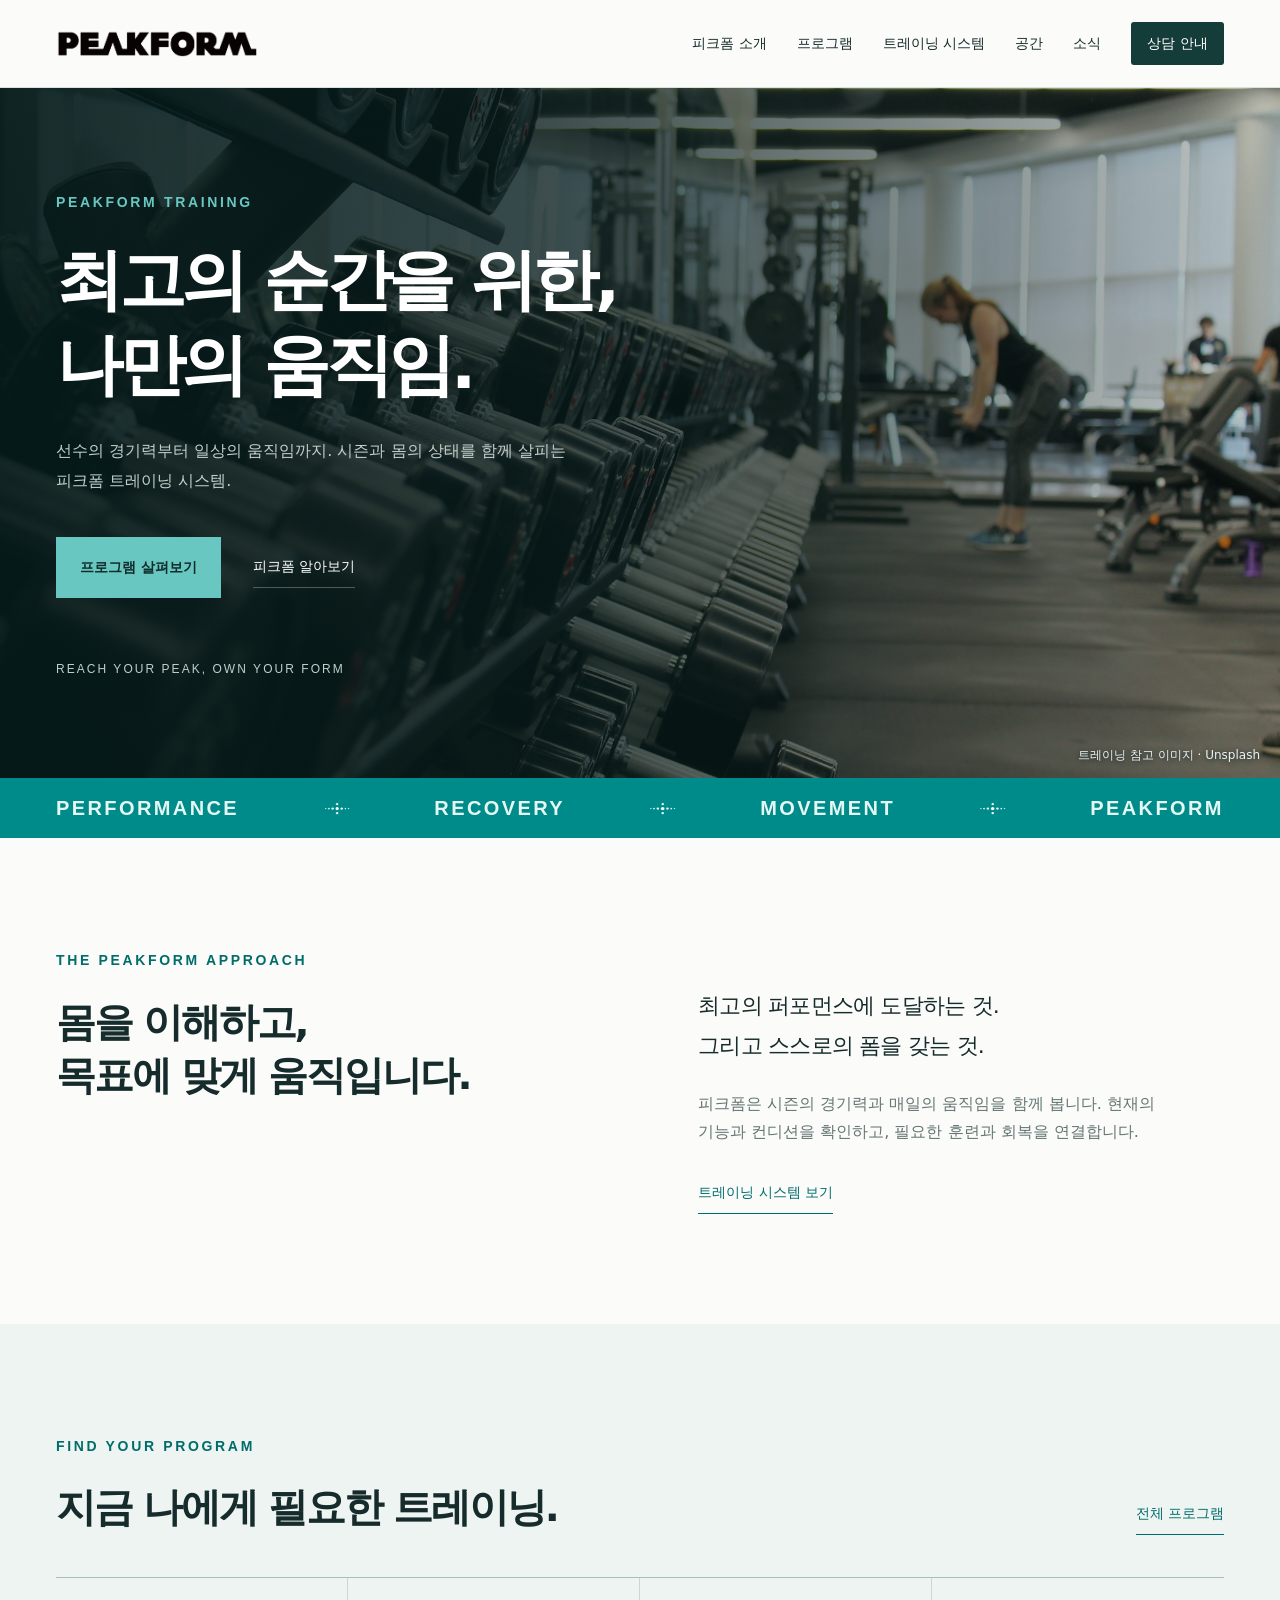
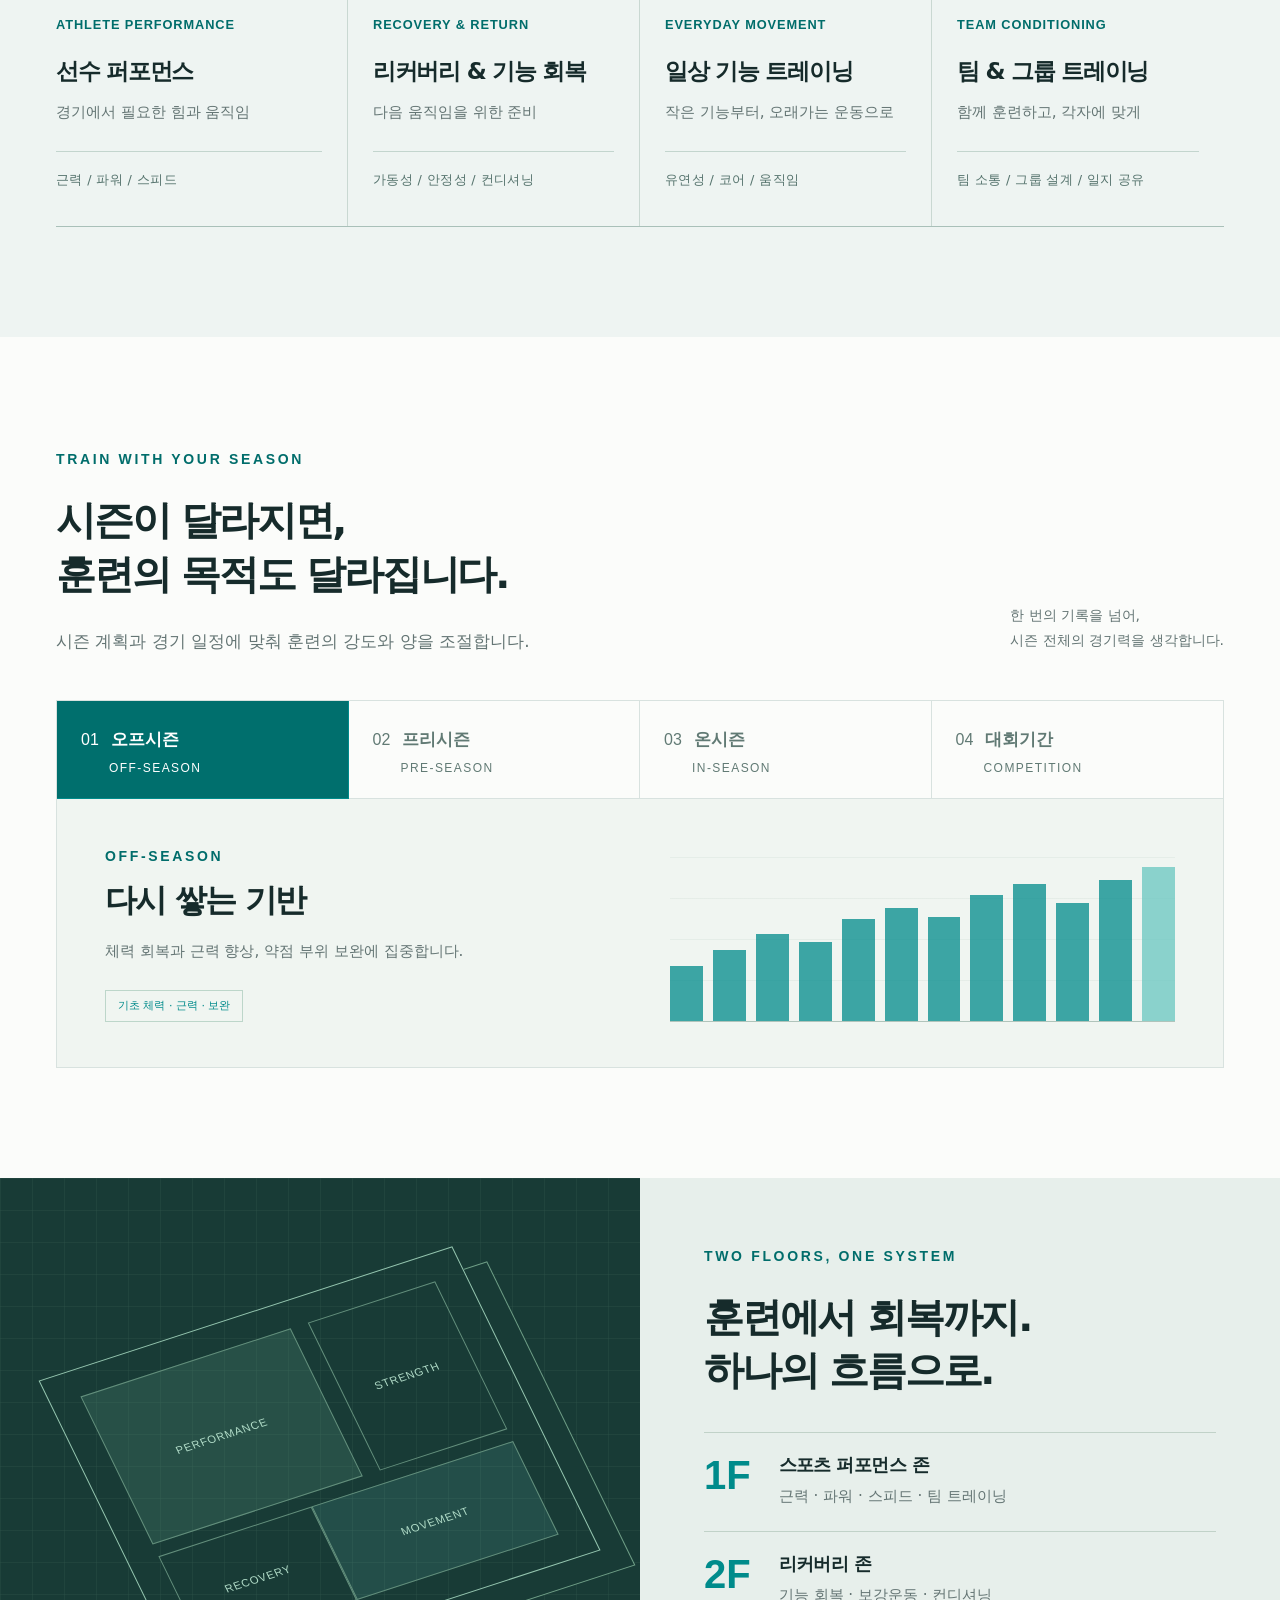
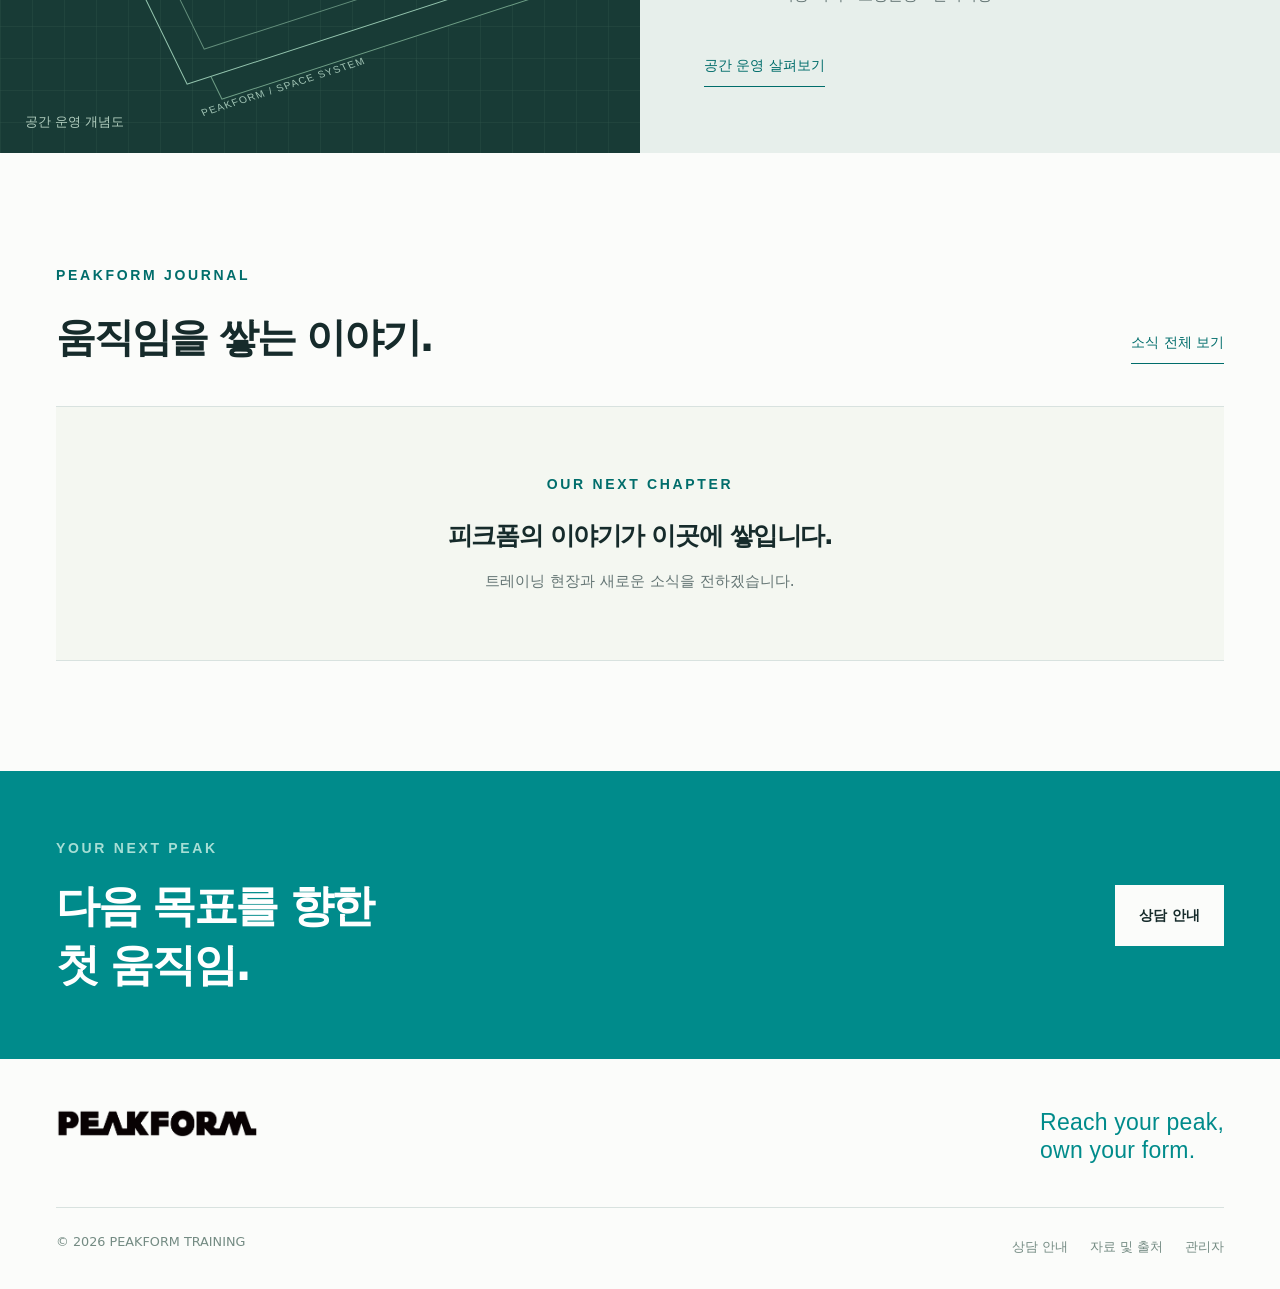
==== index.html @ 517a5c7c "Add files via upload" ====
<!doctype html><html lang="ko"><head><meta charset="utf-8"><meta name="viewport" content="width=device-width,initial-scale=1"><title>홈 | 피크폼 트레이닝</title><meta name="description" content="선수의 경기력부터 일상의 움직임까지."><meta name="theme-color" content="#008B8B"><meta property="og:title" content="홈 | PEAKFORM"><meta property="og:description" content="선수의 경기력부터 일상의 움직임까지."><meta property="og:type" content="website"><link rel="icon" href="./assets/mark.png"><link rel="stylesheet" href="./styles.css"><script src="./content-config.js" defer></script><script src="./script.js" defer></script></head><body data-root="./"><a class="skip-link" href="#main">본문 바로가기</a><header class="site-header"><div class="shell nav-shell"><a class="logo" href="./index.html" aria-label="피크폼 홈"><img src="./assets/wordmark.png" alt="PEAKFORM" width="1820" height="250"></a><button class="menu-toggle" aria-expanded="false" aria-controls="main-nav" aria-label="메뉴 열기"><span></span><span></span></button><nav id="main-nav" aria-label="주 메뉴"><a href="./about.html">피크폼 소개</a><a href="./programs.html">프로그램</a><a href="./system.html">트레이닝 시스템</a><a href="./space.html">공간</a><a href="./news/">소식</a><a href="./contact.html">상담 안내</a></nav></div></header><main id="main"><section class="hero"><img class="hero-image" src="./assets/training.jpg" alt="트레이닝 공간 참고 이미지" width="2000" height="1333" fetchpriority="high"><div class="hero-shade"></div><div class="shell hero-content"><p class="eyebrow">PEAKFORM TRAINING</p><h1 data-setting="heroTitle">최고의 순간을 위한,<br>나만의 움직임.</h1><p class="hero-desc" data-setting="heroDescription">선수의 경기력부터 일상의 움직임까지.<br>시즌과 몸의 상태를 함께 살피는 피크폼 트레이닝 시스템.</p><div class="hero-actions"><a class="button mint" href="./programs.html">프로그램 살펴보기</a><a class="text-link" href="./about.html">피크폼 알아보기</a></div><div class="hero-bottom"><span>REACH YOUR PEAK, OWN YOUR FORM</span></div></div><span class="image-credit">트레이닝 참고 이미지 · Unsplash</span></section><div class="discipline-strip"><div class="shell"><span>PERFORMANCE</span><img src="./assets/mark.png" alt="" width="32" height="17"><span>RECOVERY</span><img src="./assets/mark.png" alt="" width="32" height="17"><span>MOVEMENT</span><img src="./assets/mark.png" alt="" width="32" height="17"><span>PEAKFORM</span></div></div><section class="section shell approach" id="approach"><div><div class="section-heading"><p class="eyebrow">THE PEAKFORM APPROACH</p><h2>몸을 이해하고,<br>목표에 맞게 움직입니다.</h2></div></div><div class="approach-copy"><p>최고의 퍼포먼스에 도달하는 것.<br>그리고 스스로의 폼을 갖는 것.</p><p>피크폼은 시즌의 경기력과 매일의 움직임을 함께 봅니다. 현재의 기능과 컨디션을 확인하고, 필요한 훈련과 회복을 연결합니다.</p><a class="text-link dark" href="./system.html">트레이닝 시스템 보기</a></div></section><section class="section program-section"><div class="shell"><div class="section-title-row"><div class="section-heading"><p class="eyebrow">FIND YOUR PROGRAM</p><h2>지금 나에게 필요한 트레이닝.</h2></div><a class="text-link dark" href="./programs.html">전체 프로그램</a></div><div class="program-grid"><a class="program-card" href="./programs.html#01"><p class="eyebrow">ATHLETE PERFORMANCE</p><h3>선수 퍼포먼스</h3><p>경기에서 필요한 힘과 움직임</p><div class="card-tags">근력 / 파워 / 스피드</div></a><a class="program-card" href="./programs.html#02"><p class="eyebrow">RECOVERY & RETURN</p><h3>리커버리 & 기능 회복</h3><p>다음 움직임을 위한 준비</p><div class="card-tags">가동성 / 안정성 / 컨디셔닝</div></a><a class="program-card" href="./programs.html#03"><p class="eyebrow">EVERYDAY MOVEMENT</p><h3>일상 기능 트레이닝</h3><p>작은 기능부터, 오래가는 운동으로</p><div class="card-tags">유연성 / 코어 / 움직임</div></a><a class="program-card" href="./programs.html#04"><p class="eyebrow">TEAM CONDITIONING</p><h3>팀 & 그룹 트레이닝</h3><p>함께 훈련하고, 각자에 맞게</p><div class="card-tags">팀 소통 / 그룹 설계 / 일지 공유</div></a></div></div></section><section class="section shell"><div class="section-title-row"><div class="section-heading"><p class="eyebrow">TRAIN WITH YOUR SEASON</p><h2>시즌이 달라지면,<br>훈련의 목적도 달라집니다.</h2><p class="intro">시즌 계획과 경기 일정에 맞춰 훈련의 강도와 양을 조절합니다.</p></div><p class="side-note">한 번의 기록을 넘어,<br>시즌 전체의 경기력을 생각합니다.</p></div><div class="season-widget"><div class="season-tabs" role="tablist" aria-label="시즌별 훈련"><button role="tab" id="season-tab-0" aria-selected="true" aria-controls="season-panel" data-season="0" tabindex="0"><span>01</span>오프시즌<small>OFF-SEASON</small></button><button role="tab" id="season-tab-1" aria-selected="false" aria-controls="season-panel" data-season="1" tabindex="-1"><span>02</span>프리시즌<small>PRE-SEASON</small></button><button role="tab" id="season-tab-2" aria-selected="false" aria-controls="season-panel" data-season="2" tabindex="-1"><span>03</span>온시즌<small>IN-SEASON</small></button><button role="tab" id="season-tab-3" aria-selected="false" aria-controls="season-panel" data-season="3" tabindex="-1"><span>04</span>대회기간<small>COMPETITION</small></button></div><div class="season-panel" id="season-panel" role="tabpanel" tabindex="0" aria-labelledby="season-tab-0"><div><p class="eyebrow" id="season-en">OFF-SEASON</p><h3 id="season-title">다시 쌓는 기반</h3><p id="season-desc">체력 회복과 근력 향상, 약점 부위 보완에 집중합니다.</p><span class="pill" id="season-tags">기초 체력 · 근력 · 보완</span></div><div class="season-visual" aria-hidden="true"><span></span><span></span><span></span><span></span><span></span><span></span><span></span><span></span><span></span><span></span><span></span><span></span></div></div></div></section><section class="space-preview"><div class="space-art"><div class="floor-drawing" aria-hidden="true"><span class="zone a">PERFORMANCE</span><span class="zone b">STRENGTH</span><span class="zone c">RECOVERY</span><span class="zone d">MOVEMENT</span><span class="drawing-axis">PEAKFORM / SPACE SYSTEM</span></div><span class="art-caption">공간 운영 개념도</span></div><div class="space-copy"><div class="section-heading"><p class="eyebrow">TWO FLOORS, ONE SYSTEM</p><h2>훈련에서 회복까지.<br>하나의 흐름으로.</h2></div><div class="floor-row"><strong>1F</strong><div><h3>스포츠 퍼포먼스 존</h3><p>근력 · 파워 · 스피드 · 팀 트레이닝</p></div></div><div class="floor-row"><strong>2F</strong><div><h3>리커버리 존</h3><p>기능 회복 · 보강운동 · 컨디셔닝</p></div></div><a class="text-link dark" href="./space.html">공간 운영 살펴보기</a></div></section><section class="section shell coach-section" data-coach hidden></section><section class="section shell"><div class="section-title-row"><div class="section-heading"><p class="eyebrow">PEAKFORM JOURNAL</p><h2>움직임을 쌓는 이야기.</h2></div><a class="text-link dark" href="./news/">소식 전체 보기</a></div><div data-feed data-limit="3" class="journal-grid"><div class="journal-empty"><p class="eyebrow">OUR NEXT CHAPTER</p><h3>피크폼의 이야기가 이곳에 쌓입니다.</h3><p>트레이닝 현장과 새로운 소식을 전하겠습니다.</p></div></div></section></main><section class="bottom-cta"><div class="shell"><div><p class="eyebrow">YOUR NEXT PEAK</p><h2>다음 목표를 향한<br>첫 움직임.</h2></div><a class="button light" href="./contact.html">상담 안내</a></div></section><footer class="site-footer shell"><div class="footer-top"><a class="logo" href="./index.html"><img src="./assets/wordmark.png" alt="PEAKFORM" width="1820" height="250" loading="lazy"></a><p>Reach your peak,<br>own your form.</p></div><div class="footer-bottom"><span>© <span data-year>2026</span> PEAKFORM TRAINING</span><div><a href="./contact.html">상담 안내</a><a href="./sources.html">자료 및 출처</a><a href="./admin/">관리자</a></div></div></footer><dialog id="image-dialog"><button type="button" aria-label="이미지 닫기">닫기 ×</button><img alt=""></dialog></body></html>
---- styles.css ----
:root{--ink:#162b2b;--muted:#647574;--teal:#008b8b;--mint:#68c7c1;--pale:#eef4f2;--line:#d8e2df;--paper:#fbfcfa;--font:'Noto Sans KR',Arial,sans-serif;--display:'Barlow Condensed',Impact,sans-serif}*{box-sizing:border-box}html{scroll-behavior:smooth;scroll-padding-top:104px}body{margin:0;background:var(--paper);color:var(--ink);font-family:var(--font);font-size:15px;line-height:1.8;word-break:keep-all}button,input,textarea,select{font:inherit}button,a{-webkit-tap-highlight-color:transparent}a{color:inherit;text-decoration:none}button{cursor:pointer}img{max-width:100%;display:block}h1,h2,h3,p{margin:0}h1,h2,h3{line-height:1.35;letter-spacing:-.055em}h1{font-size:clamp(40px,5.4vw,78px);font-weight:800}h2{font-size:clamp(30px,3.1vw,44px);font-weight:750}h3{font-size:23px;font-weight:700}p{color:var(--muted)}:focus-visible{outline:3px solid var(--teal);outline-offset:5px}[hidden]{display:none!important}.shell{width:min(1280px,calc(100% - 112px));margin-inline:auto}.section{padding-block:110px}.eyebrow{font-family:var(--display);font-size:14px;font-weight:600;letter-spacing:.19em;color:var(--teal);margin-bottom:22px}.section-heading .intro{margin-top:24px;max-width:640px}.intro{font-size:17px;line-height:1.95}.section-title-row{display:flex;justify-content:space-between;gap:32px;align-items:flex-end;margin-bottom:42px}.section-title-row .text-link{flex-shrink:0}.side-note{font-size:14px;padding-bottom:5px}.button{display:inline-flex;justify-content:space-between;align-items:center;gap:36px;padding:17px 23px;background:var(--teal);color:white;font-size:14px;font-weight:600;border:1px solid transparent;transition:background .2s,transform .2s}.button:hover{background:#006b6b;transform:translateY(-2px)}.button span{font-size:22px;font-weight:400}.button.mint{background:var(--mint);color:#102c2b}.button.mint:hover{background:#86dbd5}.button.light{background:var(--paper);color:var(--ink)}.text-link{display:inline-flex;align-items:center;gap:32px;font-size:14px;font-weight:500;border-bottom:1px solid currentColor;padding:8px 0}.text-link span{font-size:24px}.text-link.dark{color:var(--ink)}.skip-link{position:fixed;left:10px;top:-100px;background:white;padding:12px;z-index:100}.skip-link:focus{top:10px}.site-header{height:88px;background:var(--paper);position:sticky;top:0;z-index:20;border-bottom:1px solid var(--line)}.nav-shell{height:100%;display:flex;align-items:center;justify-content:space-between;gap:40px}.logo{width:202px;display:block;flex-shrink:0}.logo img{width:100%;height:auto}.site-header nav{display:flex;align-items:center;gap:30px;font-size:13px;font-weight:500}.site-header nav>a{position:relative}.site-header nav>a[aria-current]{color:var(--teal)}.site-header nav>a[aria-current]:after{content:'';width:4px;height:4px;border-radius:50%;background:var(--teal);position:absolute;bottom:-11px;left:50%}.nav-contact{border-left:1px solid var(--line);padding-left:28px}.nav-contact span{margin-left:12px}.menu-toggle{display:none}.hero{min-height:690px;height:calc(100svh - 140px);max-height:900px;position:relative;color:#fff;background:#102626;isolation:isolate}.hero-image,.hero-shade{position:absolute;inset:0;width:100%;height:100%;object-fit:cover;z-index:-2}.hero-image{object-position:center 48%}.hero-shade{z-index:-1;background:linear-gradient(90deg,rgba(5,26,26,.93) 0%,rgba(7,27,27,.78) 43%,rgba(5,25,25,.24) 100%)}.hero-content{height:100%;padding-top:105px;position:relative}.hero .eyebrow{color:var(--mint);font-size:14px;display:flex;align-items:center;gap:12px}.live-dot{width:6px;height:6px;border-radius:50%;background:var(--mint)}.hero h1{font-size:clamp(45px,5.2vw,76px);line-height:1.28;max-width:900px;font-weight:800;white-space:pre-line;letter-spacing:-.065em}.hero-desc{color:#c2d0cd;max-width:500px;margin-top:28px;line-height:1.9;white-space:pre-line;font-size:16px}.hero-actions{display:flex;align-items:center;gap:32px;margin-top:40px}.hero .text-link{border-color:#d2dcd855}.hero-bottom{position:absolute;bottom:38px;left:0;right:0;display:flex;align-items:center;justify-content:space-between;gap:24px;font:12px var(--display);letter-spacing:.17em;color:#bfd0cb}.hero-bottom a{display:flex;align-items:center;gap:35px}.hero-bottom a span{font-size:25px}.image-credit{position:absolute;right:20px;bottom:12px;font-size:9px;color:#c5cfcc}.discipline-strip{background:var(--teal);color:#e4f7f3}.discipline-strip .shell{display:flex;justify-content:space-between;align-items:center;gap:28px;height:60px;font:600 21px var(--display);letter-spacing:.12em}.discipline-strip i{font-style:normal;color:#8cddd5;font-size:23px}.approach,.split{display:grid;grid-template-columns:1.05fr 1fr;gap:90px}.approach-copy{padding-top:38px}.approach-copy>p:first-child{font-size:22px;font-weight:500;color:var(--ink);letter-spacing:-.035em}.approach-copy>p+p{margin-top:24px;max-width:470px}.approach-copy .text-link{margin-top:25px}.program-section,.tinted{background:var(--pale)}.program-grid{display:grid;grid-template-columns:repeat(4,1fr);border-top:1px solid #a9c0b9;border-bottom:1px solid #a9c0b9}.program-card{padding:25px 25px 28px;border-right:1px solid #c9d8d2;transition:background .2s;min-width:0}.program-card:first-child{padding-left:0}.program-card:last-child{border:0}.program-card:hover{background:#dcebe5}.card-top{display:flex;justify-content:space-between;margin-bottom:54px;font:500 21px var(--display);color:var(--teal)}.card-top span:last-child{font:26px Arial}.program-card .eyebrow{font-size:11px;letter-spacing:.08em;margin-bottom:12px}.program-card h3{font-size:23px}.program-card>p:not(.eyebrow){font-size:13px;margin-top:12px}.card-tags{font-size:10px;letter-spacing:.03em;color:#55736d;margin-top:35px;padding-top:18px;border-top:1px solid #c3d5ce}.season-widget{border:1px solid var(--line)}.season-tabs{display:grid;grid-template-columns:repeat(4,1fr)}.season-tabs button{padding:23px 24px;border:0;border-right:1px solid var(--line);border-bottom:1px solid var(--line);background:transparent;text-align:left;color:#617a74;font-size:17px;font-weight:600}.season-tabs button:last-child{border-right:0}.season-tabs button>span{font:16px var(--display);margin-right:12px}.season-tabs button small{display:block;margin:6px 0 0 28px;font:12px var(--display);letter-spacing:.12em;font-weight:500}.season-tabs button[aria-selected=true]{background:var(--teal);color:white;border-color:var(--teal)}.season-panel{padding:45px 48px;display:grid;grid-template-columns:1fr 1fr;gap:60px;background:#f0f5f1}.season-panel .eyebrow{margin-bottom:10px}.season-panel h3{font-size:32px}.season-panel p:not(.eyebrow){margin-top:16px;font-size:14px}.pill{display:inline-block;color:var(--teal);font-size:11px;border:1px solid #bdd6ca;padding:5px 12px;margin-top:24px}.season-visual{display:flex;align-items:flex-end;justify-content:space-between;gap:10px;padding:20px 0 0;border-bottom:1px solid #b0c4bb;position:relative;min-height:170px;background:repeating-linear-gradient(0deg,transparent,transparent 40px,#ccdad24d 40px,#ccdad24d 41px)}.season-visual span{height:35%;flex:1;background:var(--teal);opacity:.75;transition:height .35s}.season-visual span:nth-child(2){height:45%}.season-visual span:nth-child(3){height:55%}.season-visual span:nth-child(4){height:50%}.season-visual span:nth-child(5){height:65%}.season-visual span:nth-child(6){height:72%}.season-visual span:nth-child(7){height:66%}.season-visual span:nth-child(8){height:80%}.season-visual span:nth-child(9){height:87%}.season-visual span:nth-child(10){height:75%}.season-visual span:nth-child(11){height:90%}.season-visual span:nth-child(12){height:98%;background:var(--mint)}.space-preview{display:grid;grid-template-columns:1fr 1fr;background:#e7efeb}.space-art{background:#183b36;min-height:540px;position:relative;display:flex;align-items:center;justify-content:center;overflow:hidden;background-image:linear-gradient(#31574b55 1px,transparent 1px),linear-gradient(90deg,#31574b55 1px,transparent 1px);background-size:32px 32px}.floor-drawing{width:68%;aspect-ratio:1.3;position:relative;transform:rotate(-18deg) skew(8deg);border:1px solid #94c5af;padding:20px;box-shadow:25px 25px 0 -1px #183b36,25px 25px 0 0 #6f9f87}.zone{position:absolute;border:1px solid #638f7c;display:grid;place-items:center;font:11px var(--display);letter-spacing:.08em;color:#b1dcc8}.zone.a{top:8%;left:7%;width:51%;height:49%;background:#508a7544}.zone.b{top:8%;right:7%;width:31%;height:49%}.zone.c{bottom:8%;left:7%;width:37%;height:31%}.zone.d{bottom:8%;right:7%;width:49%;height:31%;background:#68c7c122}.drawing-axis{position:absolute;bottom:-38px;left:0;color:#a2c5b6;font:10px var(--display);letter-spacing:.13em}.art-caption{position:absolute;left:25px;bottom:20px;color:#b3cfc0;font-size:10px}.space-copy{padding:66px clamp(36px,5vw,85px)}.space-copy .section-heading{margin-bottom:34px}.floor-row{display:flex;gap:28px;border-top:1px solid #c1d2c8;padding:20px 0}.floor-row strong{font:600 40px var(--display);color:var(--teal)}.floor-row h3{font-size:18px;letter-spacing:-.035em}.floor-row p{font-size:12px;margin-top:6px}.space-copy .text-link{margin-top:16px}.bottom-cta{padding:65px 0;background:var(--teal);color:white}.bottom-cta .shell{display:flex;justify-content:space-between;align-items:center;gap:32px}.bottom-cta .eyebrow{color:#a6ded5;margin-bottom:14px}.bottom-cta h2{font-size:44px}.site-footer{padding-block:50px 25px}.footer-top{display:flex;justify-content:space-between;align-items:flex-start;padding-bottom:42px}.footer-top p{font:500 23px var(--display);line-height:1.2;color:var(--teal);letter-spacing:.01em}.footer-bottom{display:flex;justify-content:space-between;gap:20px;font-size:10px;color:#748b83;border-top:1px solid var(--line);padding-top:22px}.footer-bottom>div{display:flex;gap:22px}.page-head{padding-top:85px;padding-bottom:75px;border-bottom:1px solid var(--line)}.page-head h1{font-size:clamp(42px,5.1vw,72px)}.page-head h1 em{font-family:var(--display);font-style:normal;color:var(--teal);letter-spacing:-.02em}.page-head .intro{margin-top:24px;max-width:700px}.prose p+p{margin-top:25px}.prose p{font-size:17px;line-height:2}.value-grid{display:grid;grid-template-columns:repeat(3,1fr);gap:50px}.big-number{display:block;font:500 64px var(--display);color:#86b8aa;margin-bottom:24px;line-height:1}.value-grid h3{font-size:24px;margin-bottom:20px}.value-grid p{font-size:14px}.process{display:grid;grid-template-columns:repeat(4,1fr);list-style:none;padding:0;margin:50px 0 0;gap:32px}.process li{border-top:1px solid #99b8ac;padding-top:24px}.process li>span{font:20px var(--display);color:var(--teal)}.process h3{font-size:21px;margin:24px 0 13px}.process p{font-size:13px}.program-quick{display:flex;flex-wrap:wrap;gap:15px;padding-top:30px}.program-quick a{padding:8px 16px;border:1px solid var(--line);font-size:12px}.program-detail{display:grid;grid-template-columns:1fr 1fr;gap:90px;border-bottom:1px solid var(--line)}.program-detail:last-child{border-bottom:0}.program-detail .eyebrow{margin-bottom:13px}.program-detail h2{font-size:37px}.program-detail .intro{margin-top:12px}.detail-tags{margin:30px 0;color:var(--teal);font-size:12px;letter-spacing:.06em}.price-table-wrap{overflow:auto;margin-top:40px}.price-table{width:100%;border-collapse:collapse;text-align:right}.price-table th:first-child{text-align:left}.price-table thead{border-top:1px solid #608c7c;border-bottom:1px solid #bacfc5}.price-table th,.price-table td{padding:21px 24px}.price-table td{font-size:20px;font-variant-numeric:tabular-nums}.price-table thead th{font-size:12px;font-weight:500;color:var(--teal)}.price-table tbody tr{border-bottom:1px solid #c9d8d0}.price-table tbody th{font-size:19px}.monthly{padding:32px 36px;display:flex;justify-content:space-between;align-items:center;gap:30px;margin-top:30px;background:#173d35;color:white}.monthly .eyebrow{color:var(--mint);margin-bottom:9px;font-size:12px}.monthly p:not(.eyebrow){font-size:12px;color:#c2d8ce;margin-top:8px}.monthly>strong{font-size:33px;font-weight:500;font-variant-numeric:tabular-nums}.monthly small{font-size:12px;padding-left:8px}.fine-print{font-size:11px;line-height:1.9;margin-top:20px;color:#6d847a}.two-col{display:grid;grid-template-columns:1fr 1fr;gap:50px}.two-col .line-card{padding:40px;border:1px solid #b5cec0;margin-top:35px}.line-card h3{font-size:24px}.line-card ul{padding-left:20px;color:var(--muted);line-height:2.2;margin-top:25px;font-size:14px}.research-block{border-top:1px solid var(--line)}.research-block .two-col{margin-top:42px}.research-block article>p:not(.eyebrow){margin:20px 0;font-size:14px}.research-block article a{font-size:12px;color:var(--teal);text-decoration:underline}.space-plan{display:grid;grid-template-columns:1fr 1fr;gap:35px}.plan-floor{padding:40px;background:#193f36;color:white}.floor-label{font:600 60px var(--display);color:#8dc6af}.plan-floor h2{font-size:27px;margin:12px 0 30px}.plan-grid{display:grid;grid-template-columns:1fr 1fr;gap:12px}.plan-grid>div{padding:35px 18px;background:#34604c;border:1px solid #6c967f;font:13px var(--display);letter-spacing:.05em}.plan-grid strong{font:14px var(--font);display:block;margin-top:10px}.plan-grid .wide{grid-column:span 2}.plan-floor.recovery{background:#e0ebe3;color:#244337}.recovery .plan-grid>div{background:#c3d6c8;border-color:#95b59f}.recovery .floor-label{color:#52846b}.zone-list{margin-top:45px}.zone-list>div{display:grid;grid-template-columns:65px 1fr 1.6fr;gap:25px;padding:24px 0;border-top:1px solid #c5d7cc;align-items:center}.zone-list span{font:22px var(--display);color:var(--teal)}.zone-list h3{font-size:21px}.zone-list p{font-size:14px}.contact-list{padding:0;list-style:none;margin-top:35px}.contact-list li{display:flex;gap:25px;padding:22px 0;border-top:1px solid var(--line)}.contact-list li>span{font:22px var(--display);color:var(--teal)}.contact-list h3{font-size:20px}.contact-list p{font-size:13px;margin-top:10px}.contact-panel{background:var(--pale);border-top:3px solid var(--teal);padding:40px;height:fit-content}.contact-panel h2{font-size:28px;margin-bottom:35px}.contact-panel a{display:flex;justify-content:space-between;border-bottom:1px solid #bccfc3;padding:16px 0;font-size:16px}.contact-detail{padding:18px 0;border-bottom:1px solid #cbd9d0;font-size:14px;white-space:pre-line}.contact-detail strong{display:block;margin-bottom:7px;color:var(--ink);font-size:12px}.faq-section{border-top:1px solid var(--line)}.faqs{margin-top:40px}.faqs details{border-top:1px solid var(--line)}.faqs details:last-child{border-bottom:1px solid var(--line)}.faqs summary{cursor:pointer;list-style:none;padding:25px 0;display:flex;justify-content:space-between;gap:20px;font-size:17px}.faqs summary::-webkit-details-marker{display:none}.faqs summary>span{color:var(--teal);font-size:24px}.faqs details[open] summary>span{transform:rotate(45deg)}.faqs details p{padding:0 45px 30px 0;max-width:900px;font-size:14px}.source-list article{padding:40px 0;border-bottom:1px solid var(--line);max-width:900px}.source-list h2{font-size:26px}.source-list article p:not(.eyebrow){margin:20px 0;font-size:14px}.source-list a{font-size:13px;color:var(--teal);text-decoration:underline}.journal-toolbar{display:flex;justify-content:space-between;gap:25px;margin-bottom:42px;align-items:center;flex-wrap:wrap}.filter-tabs{display:flex;gap:8px;flex-wrap:wrap}.filter-tabs button{background:none;border:1px solid var(--line);padding:8px 18px;font-size:13px;color:var(--muted)}.filter-tabs button.active{background:var(--teal);border-color:var(--teal);color:white}.search-field{position:relative}.search-field input{padding:10px 35px 10px 12px;background:none;border:0;border-bottom:1px solid #8ba89b;width:230px;font-size:13px;border-radius:0}.search-field>span:last-child{position:absolute;right:12px;top:5px;font-size:24px;color:var(--teal)}.journal-grid{display:grid;grid-template-columns:repeat(3,1fr);gap:32px}.journal-empty{grid-column:1/-1;padding:65px 30px;border-top:1px solid var(--line);border-bottom:1px solid var(--line);text-align:center;background:#f4f7f1}.journal-empty h2,.journal-empty h3{font-size:25px;margin-bottom:15px}.journal-empty p:not(.eyebrow){font-size:13px}.journal-card{display:block}.journal-cover{aspect-ratio:1.4;overflow:hidden;background:#dce9df;display:flex;align-items:center;justify-content:center;font:42px var(--display);color:#4b8b70}.journal-cover img{width:100%;height:100%;object-fit:cover;transition:transform .3s}.journal-card:hover img{transform:scale(1.04)}.journal-meta{display:flex;justify-content:space-between;color:var(--teal);font-size:11px;margin:18px 0 12px}.journal-card h3{font-size:23px}.journal-card>p{font-size:13px;margin-top:12px}.coach-section{border-top:1px solid var(--line)}.coach-section .coach-name{font-size:37px;margin-bottom:24px}.coach-section .coach-bio{white-space:pre-line}.coach-section ul{padding-left:20px;color:var(--muted)}.article-shell{max-width:850px;margin:auto;padding:70px 30px 100px}.article-back{color:var(--teal);font-size:13px}.article-header{margin:40px 0;padding-bottom:35px;border-bottom:1px solid var(--line)}.article-header h1{font-size:43px;margin-bottom:24px}.article-body p{white-space:pre-line;margin:25px 0}.article-body h2{font-size:29px;margin:40px 0 20px}.article-body figure{margin:25px 0}.article-body figcaption{font-size:12px;margin-top:8px;color:var(--muted)}.article-body img,.article-body video{max-width:100%}.article-end{display:flex;justify-content:space-between;margin-top:50px;border-top:1px solid var(--line);padding-top:25px;font-size:13px;color:var(--teal)}.article-gallery{display:grid;grid-template-columns:repeat(2,1fr);gap:15px}.article-gallery button{border:0;padding:0;width:100%;background:none}.article-gallery figure{margin:0}.youtube{width:100%;aspect-ratio:16/9;border:0}#image-dialog{border:0;background:#102d29;width:min(1100px,94vw);max-height:94svh;padding:15px;color:white}#image-dialog::backdrop{background:#061c1ae0}#image-dialog button{display:block;margin-left:auto;border:0;background:none;color:white;padding:12px}#image-dialog img{max-height:80svh;margin:auto;object-fit:contain}.sr-only{position:absolute;width:1px;height:1px;padding:0;margin:-1px;overflow:hidden;clip:rect(0,0,0,0);white-space:nowrap;border:0}
@media(min-width:1600px){.hero-content{padding-top:130px}}@media(max-width:1150px){.shell{width:calc(100% - 64px)}.site-header nav{gap:18px;font-size:12px}.logo{width:175px}.nav-contact{padding-left:16px}.hero-content{padding-top:90px}.program-card{padding-inline:18px}.program-card h3{font-size:20px}.space-copy{padding:48px 32px}.approach,.split,.program-detail{gap:55px}.season-tabs button{padding:20px 15px}.space-art{min-height:500px}}
@media(max-width:850px){.site-header{height:75px}.menu-toggle{display:grid;gap:6px;border:0;background:none;padding:12px}.menu-toggle span{display:block;width:24px;height:1px;background:var(--ink)}.site-header nav{display:none;position:absolute;left:0;right:0;top:75px;background:var(--paper);padding:20px 32px 30px;flex-direction:column;align-items:stretch;gap:0;border-bottom:1px solid var(--line)}.site-header nav.open{display:flex}.site-header nav a{padding:13px 0;font-size:15px}.site-header nav>a[aria-current]:after{display:none}.nav-contact{border:0;border-top:1px solid var(--line);margin-top:10px}.hero{min-height:630px;height:calc(100svh - 125px)}.hero-content{padding-top:90px}.hero h1{font-size:55px}.hero-image{object-position:63% center}.hero-shade{background:linear-gradient(90deg,#071e1ee8,#071e1e77)}.discipline-strip .shell{font-size:16px;gap:15px}.discipline-strip i{font-size:18px}.section{padding-block:75px}.approach,.split,.program-detail{grid-template-columns:1fr;gap:35px}.approach-copy{padding-top:0}.approach-copy>p:first-child{font-size:20px}.program-grid{grid-template-columns:repeat(2,1fr)}.program-card{padding:24px!important}.program-card:nth-child(2){border-right:0}.program-card:nth-child(-n+2){border-bottom:1px solid #c9d8d2}.card-top{margin-bottom:35px}.space-preview{grid-template-columns:1fr}.space-art{min-height:400px}.floor-drawing{width:48%}.space-copy{padding:55px 40px}.space-plan{gap:20px}.plan-floor{padding:25px}.value-grid{gap:25px}.value-grid h3{font-size:21px}.two-col{gap:25px}.two-col .line-card{padding:25px}.process{grid-template-columns:1fr 1fr;gap:30px}.side-note{display:none}.season-panel{gap:35px;padding:35px}.season-panel h3{font-size:27px}.season-visual{min-height:140px}.journal-grid{gap:20px}.journal-card h3{font-size:20px}.footer-bottom>span:last-child{display:none}.page-head{padding-top:60px;padding-bottom:60px}}
@media(max-width:560px){.shell{width:calc(100% - 40px)}.logo{width:165px}.hero{min-height:620px;height:calc(100svh - 110px);max-height:800px}.hero-content{padding-top:75px}.hero .eyebrow{font-size:12px;letter-spacing:.13em;margin-bottom:28px}.hero h1{font-size:43px;line-height:1.35;letter-spacing:-.07em}.hero-desc{font-size:13px;max-width:310px;line-height:1.95;margin-top:26px}.hero-actions{gap:18px;margin-top:32px;align-items:flex-start;flex-direction:column}.hero .text-link{font-size:12px;gap:30px;padding:2px 0}.hero .button{padding:13px 18px;font-size:13px;gap:35px}.hero-bottom{bottom:38px;font-size:10px;letter-spacing:.08em}.hero-bottom a{font-size:0;gap:0}.hero-bottom a span{font-size:23px}.image-credit{font-size:8px;right:12px;bottom:7px}.discipline-strip .shell{height:48px;font-size:13px;letter-spacing:.08em;gap:12px}.discipline-strip .shell>span:last-child,.discipline-strip .shell>i:last-of-type{display:none}.section{padding-block:60px}h2{font-size:29px}.eyebrow{font-size:12px;margin-bottom:17px}.section-title-row{align-items:flex-start;flex-direction:column;gap:18px;margin-bottom:30px}.section-title-row .text-link{font-size:12px;padding:2px 0}.program-card{padding:22px 15px!important}.program-card h3{font-size:20px}.program-card .eyebrow{font-size:9px;min-height:24px}.program-card>p:not(.eyebrow){font-size:11px}.card-tags{font-size:9px;margin-top:25px;line-height:1.8}.card-top{margin-bottom:30px}.season-tabs button{font-size:13px;padding:15px 8px}.season-tabs button>span{display:block;margin:0 0 5px;font-size:13px}.season-tabs button small{font-size:9px;margin:6px 0 0;letter-spacing:.03em}.season-panel{grid-template-columns:1fr;padding:28px 22px;gap:25px}.season-panel p:not(.eyebrow){font-size:12px}.season-visual{height:120px;min-height:120px;gap:9px}.season-panel h3{font-size:26px}.space-art{min-height:320px}.floor-drawing{width:65%}.space-copy{padding:45px 24px}.bottom-cta{padding:50px 0}.bottom-cta .shell{align-items:flex-start;flex-direction:column}.bottom-cta h2{font-size:35px}.bottom-cta .button{font-size:12px}.footer-top{padding-bottom:30px}.footer-top .logo{width:150px}.footer-top p{font-size:19px}.footer-bottom{flex-direction:column;font-size:9px;gap:12px}.page-head h1{font-size:40px}.page-head .intro{font-size:14px}.value-grid,.space-plan,.two-col{grid-template-columns:1fr;gap:35px}.value-grid article{border-top:1px solid #c0d3c9;padding-top:25px}.big-number{font-size:48px}.value-grid h3{font-size:24px}.process h3{font-size:18px}.process p{font-size:12px}.program-detail .intro{font-size:15px}.program-detail h2{font-size:31px}.prose p{font-size:15px}.program-quick{gap:8px}.program-quick a{padding:6px 9px;font-size:10px}.price-table th,.price-table td{padding:17px 10px}.price-table td{font-size:16px}.price-table tbody th{font-size:16px}.price-table thead th{font-size:10px}.monthly{padding:25px;align-items:flex-start;flex-direction:column;gap:22px}.monthly>strong{font-size:30px}.line-card h3{font-size:22px}.zone-list>div{grid-template-columns:30px 1fr;gap:12px}.zone-list p{grid-column:2;font-size:13px}.contact-panel{padding:30px 25px}.faqs summary{font-size:15px}.source-list h2{font-size:23px}.journal-grid{grid-template-columns:1fr}.journal-empty{padding:45px 20px}.journal-empty h2,.journal-empty h3{font-size:21px}.search-field,.search-field input{width:100%}.article-header h1{font-size:31px}.article-gallery{gap:9px}.article-shell{padding-inline:20px}.article-end{gap:20px;font-size:12px}}
@media(prefers-reduced-motion:reduce){html{scroll-behavior:auto}*,*:before,*:after{transition:none!important;animation:none!important}}

:root {
  --font: "Malgun Gothic", "Apple SD Gothic Neo", "Noto Sans KR", system-ui, sans-serif;
  --display: "Bahnschrift SemiCondensed", "Arial Narrow", "Malgun Gothic", sans-serif;
}
body { font-size: 1rem; overflow-wrap: anywhere; }
.eyebrow, .text-link.dark, .fee-link { color: #006d6b; }
.site-header nav { font-size: .9rem; }
.site-header nav a:last-child {
  border-radius: 3px;
  background: #143c38;
  color: white;
  padding: .55rem 1rem;
}
.site-header nav a:last-child:hover { background: #006d6b; }
.hero {
  display: grid;
  min-height: clamp(32rem, 75svh, 52rem);
  height: auto;
  max-height: none;
}
.hero-content {
  display: flex;
  flex-direction: column;
  justify-content: center;
  align-items: flex-start;
  height: auto;
  padding-block: clamp(4rem, 8vw, 7.5rem);
}
.hero-bottom { position: static; margin-top: clamp(2rem, 5vw, 5rem); }
.hero-desc { max-width: 33rem; font-size: 1rem; }
.image-credit { font-size: .75rem; color: #edf4f1; text-shadow: 0 1px 5px #102626; }
.discipline-strip .shell { font-size: clamp(.8rem, 1.65vw, 1.25rem); }
.discipline-strip img { flex: none; width: 1.65rem; height: auto; filter: invert(1); }
.program-card { display: flex; flex-direction: column; padding-block: 2.2rem; }
.program-card .eyebrow { font-size: .8rem; letter-spacing: .07em; margin-bottom: 1.25rem; }
.program-card > p:not(.eyebrow), .season-panel p:not(.eyebrow),
.floor-row p, .process p, .contact-list p, .journal-empty p:not(.eyebrow) { font-size: .95rem; }
.card-tags { font-size: .8rem; margin-top: auto; padding-top: 1rem; }
.program-card > p:not(.eyebrow) { margin-bottom: 1.5rem; }
.card-tags, .art-caption, .fine-print, .footer-bottom { font-size: .8rem; }
.program-quick a, .price-table thead th { font-size: .875rem; }
.program-quick a:hover, .program-quick a:focus-visible { border-color: var(--teal); }
.program-quick a[href="#fees"] { background: #123f39; color: white; }
.button, .season-tabs button[aria-selected=true], .filter-tabs button.active { background-color: #006f6d; }
.fee-link { text-decoration: underline; white-space: nowrap; }
.contact-panel a { gap: 1rem; }
.footer-bottom a { display: inline-block; padding-block: .35rem; }
.text-link:hover, .site-footer a:hover, .site-header nav a:not(:last-child):hover { text-decoration: underline; text-underline-offset: .3em; }
@media (max-width: 850px) {
  .nav-shell { gap: clamp(.5rem, 3vw, 1.25rem); }
  .menu-toggle {
    flex: none;
    width: 44px;
    height: 44px;
    padding: 0;
    grid-template-rows: repeat(2, 1px);
    align-content: center;
    justify-items: center;
  }
  .site-header nav a:last-child { align-self: flex-start; margin-top: .5rem; }
  .site-header nav.open { max-height: calc(100dvh - 75px); overflow-y: auto; }
}
@media (max-width: 560px) {
  .hero { min-height: 31rem; }
  .hero-content { padding-block: 3.4rem; }
  .hero h1 { font-size: clamp(2.15rem, 8vw, 2.7rem); }
  .hero .text-link, .hero .button, .section-title-row .text-link { font-size: .9rem; }
  .hero-actions { flex-direction: row; flex-wrap: wrap; align-items: center; }
  .hero-actions a, .program-quick a, .section-title-row .text-link {
    display: inline-flex;
    align-items: center;
    min-height: 44px;
  }
  .hero-bottom { font-size: .75rem; }
  .discipline-strip .shell { gap: .4rem; letter-spacing: .025em; }
  .discipline-strip img { width: 1rem; }
  .discipline-strip img:last-of-type { display: none; }
  .program-card .eyebrow { min-height: 0; }
  .season-tabs button { padding-inline: .25rem; font-size: .9rem; }
  .season-tabs button small { display: none; }
  .monthly small { font-size: .875rem; }
  .price-table td { white-space: nowrap; }
  .price-table th, .price-table td { padding-inline: .35rem; }
  .filter-tabs button, .search-field input { font-size: .9rem; min-height: 44px; }
}
@media (max-width: 460px) {
  .program-grid { grid-template-columns: 1fr; }
  .program-grid .program-card { padding: 1.35rem .3rem !important; border: 0; border-bottom: 1px solid var(--line); }
  .program-card:last-child { border-bottom: 0; }
  .program-card .eyebrow { margin-bottom: .55rem; }
  .program-card > p:not(.eyebrow) { margin: .4rem 0 .65rem; }
  .card-tags { border: 0; padding: 0; }
}
@media (max-width: 350px) {
  .hero h1 { font-size: clamp(1.55rem, 8.3vw, 1.9rem); }
  .hero-content { padding-block: 2.5rem; }
  .hero-actions { gap: .6rem; margin-top: 1.5rem; }
  .hero-actions .button { padding-inline: .75rem; }
}
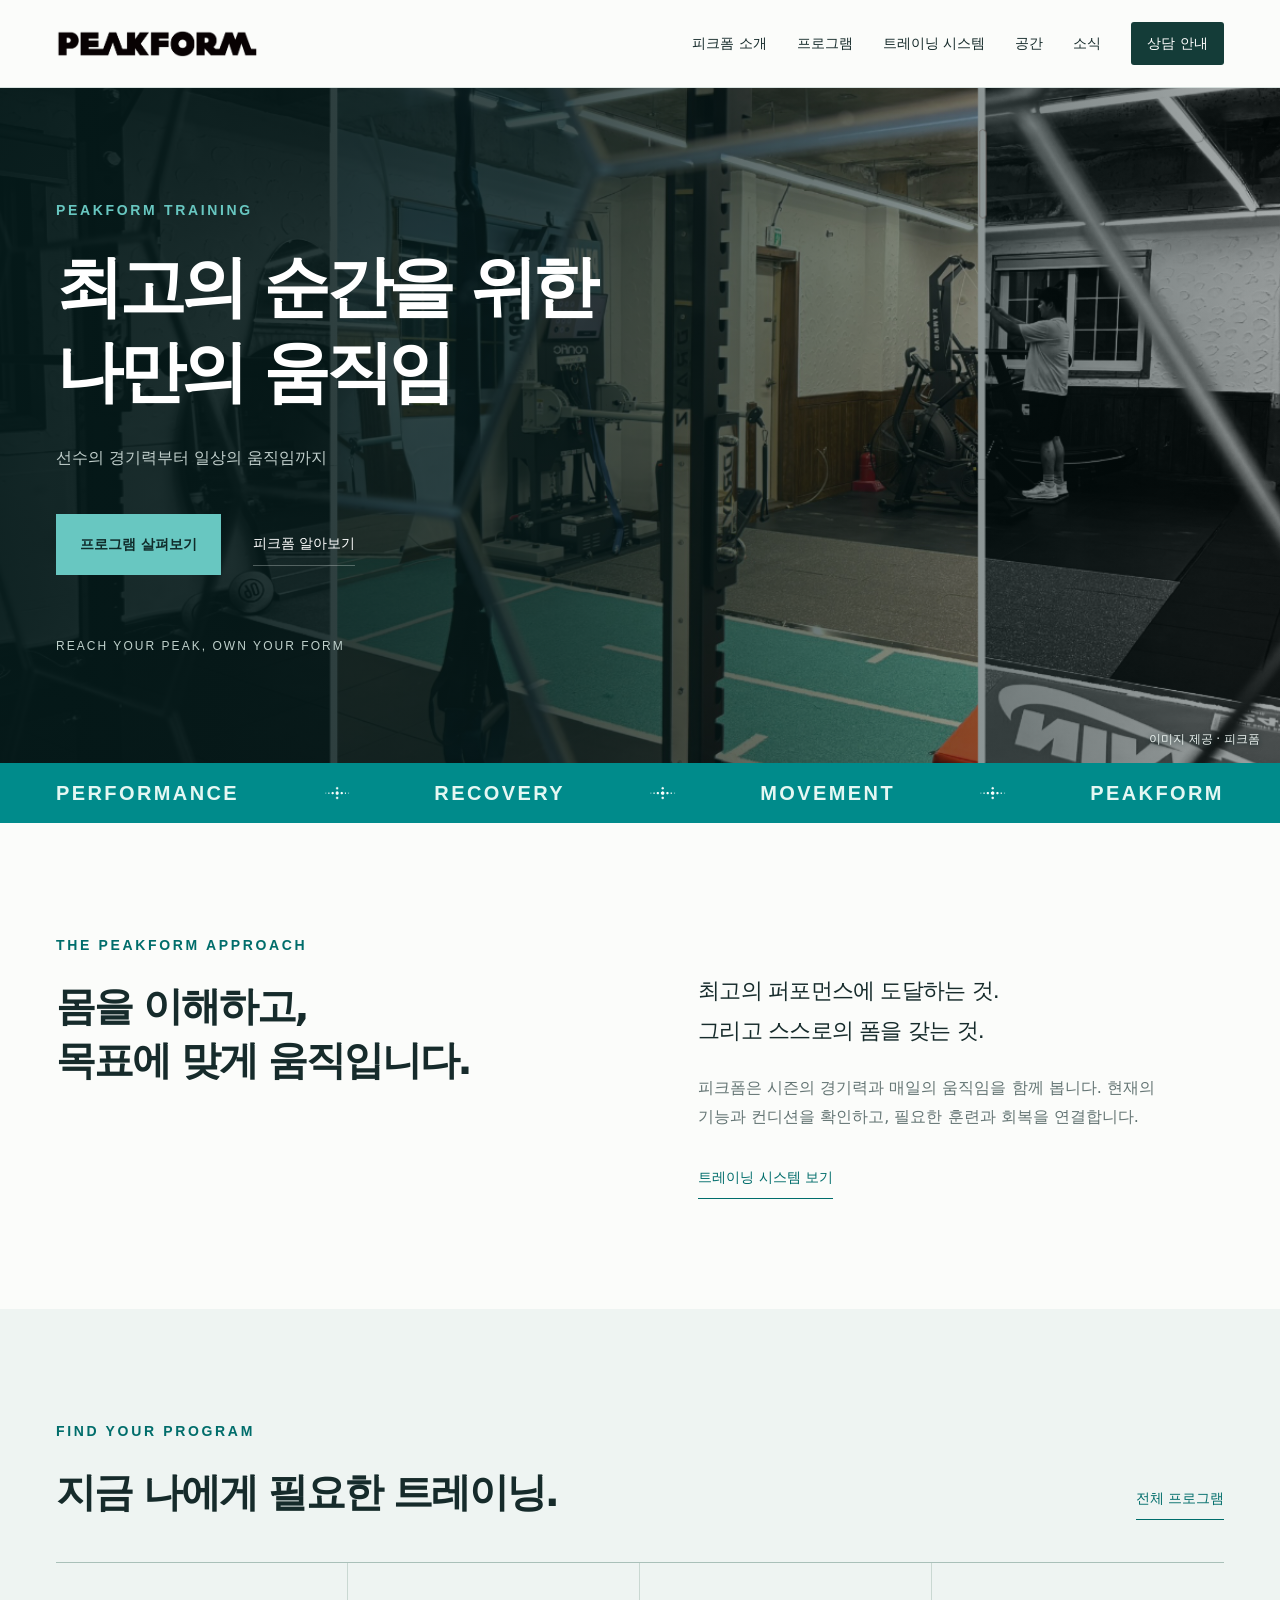
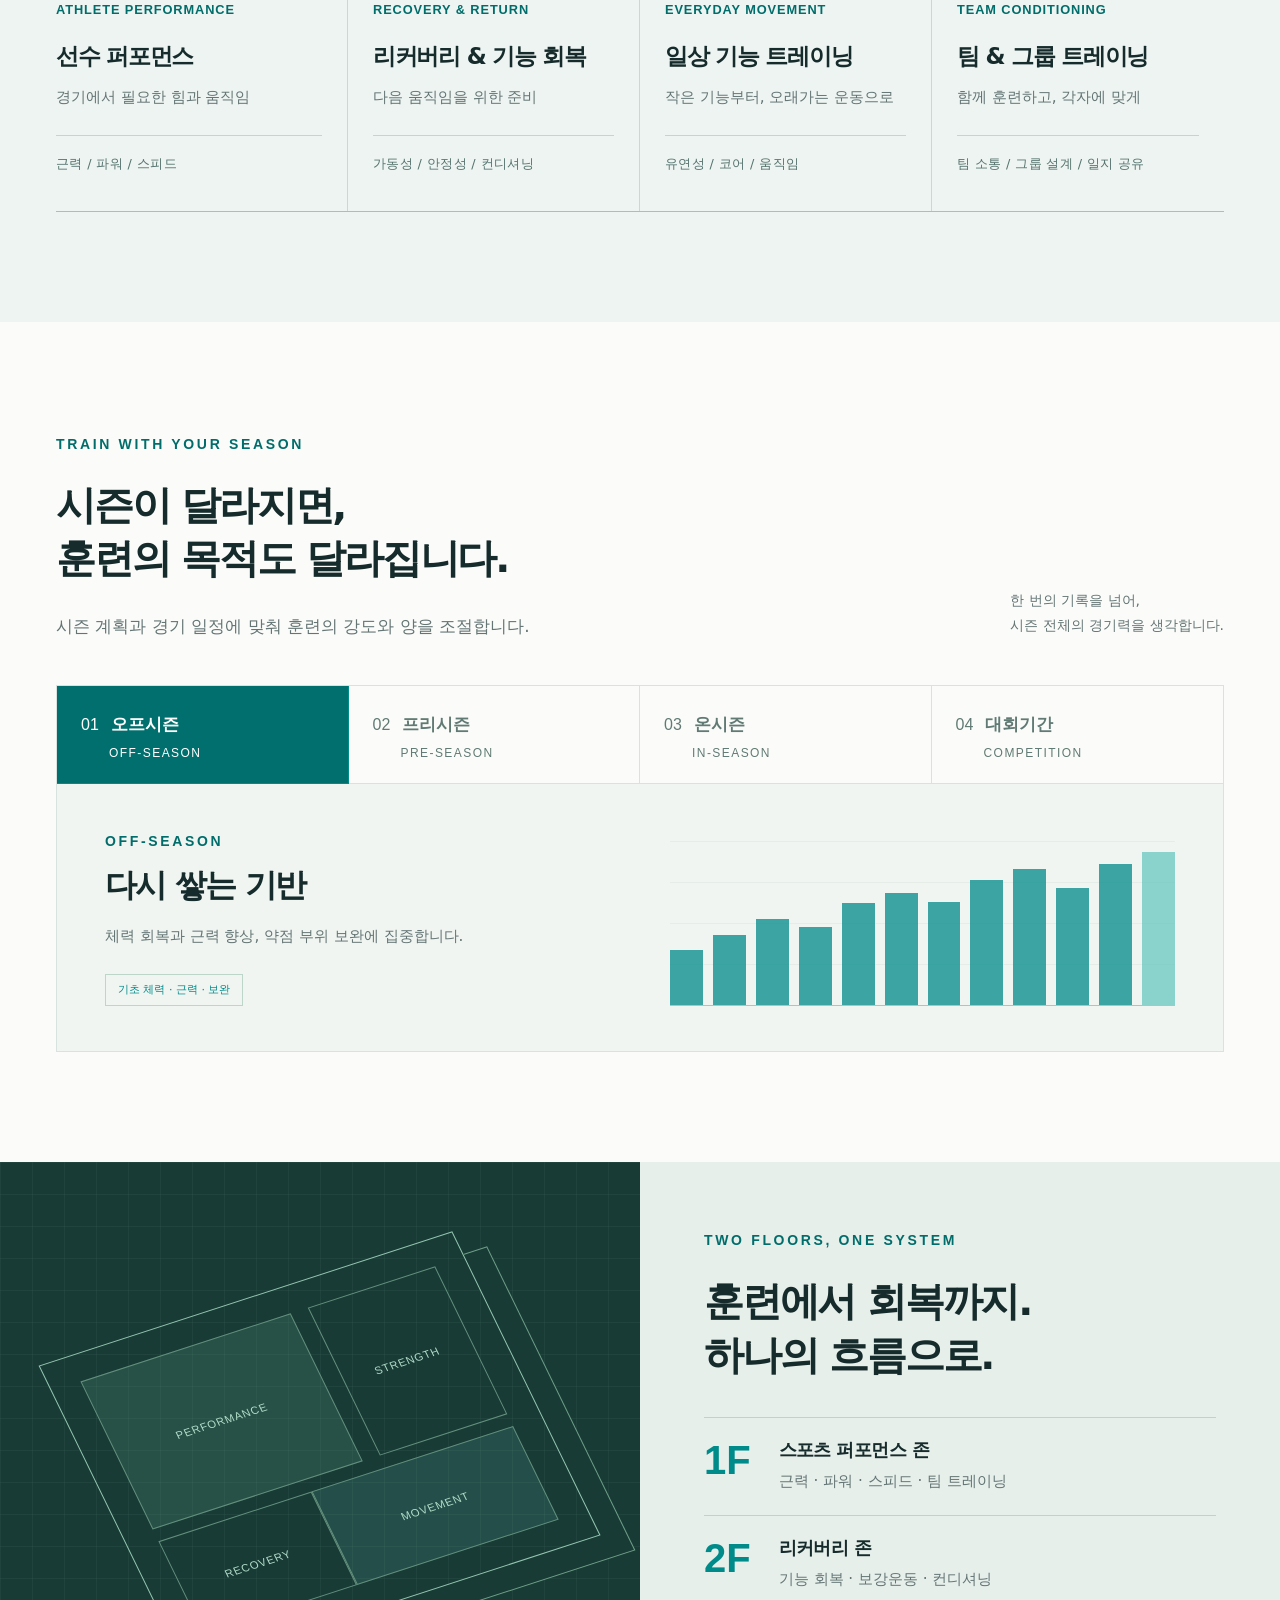
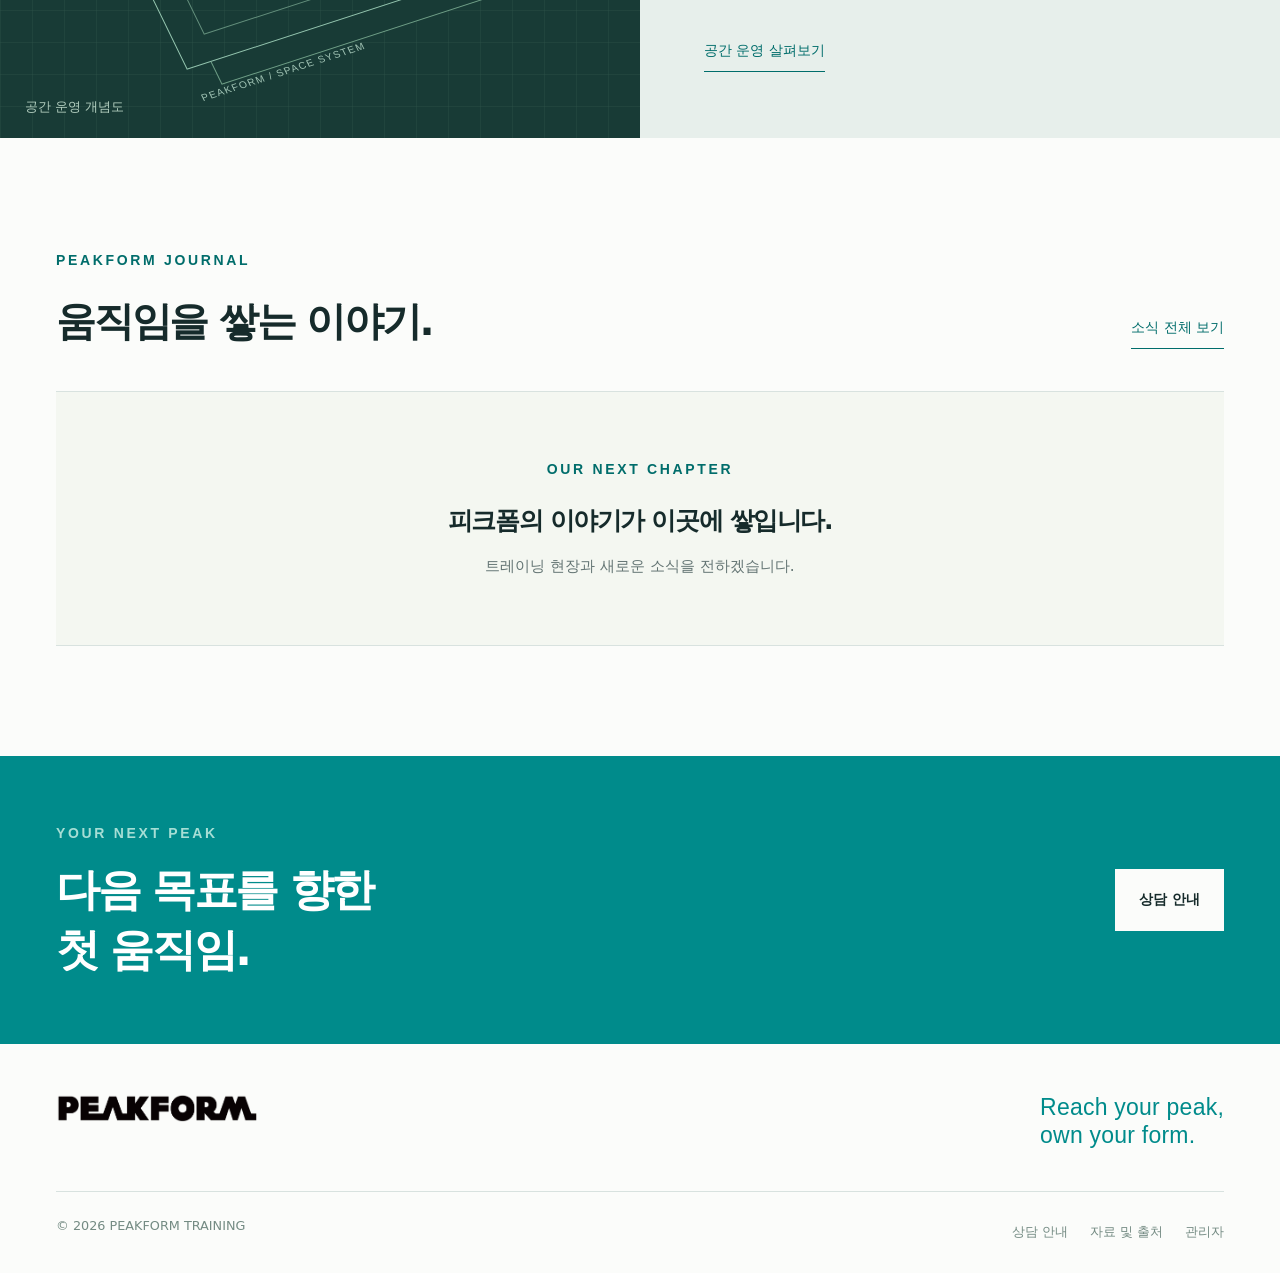
==== commit 4399eaed: "Use supplied Peakform homepage background" ====
--- a/index.html
+++ b/index.html
@@ -1 +1 @@
-<!doctype html><html lang="ko"><head><meta charset="utf-8"><meta name="viewport" content="width=device-width,initial-scale=1"><title>홈 | 피크폼 트레이닝</title><meta name="description" content="선수의 경기력부터 일상의 움직임까지."><meta name="theme-color" content="#008B8B"><meta property="og:title" content="홈 | PEAKFORM"><meta property="og:description" content="선수의 경기력부터 일상의 움직임까지."><meta property="og:type" content="website"><link rel="icon" href="./assets/mark.png"><link rel="stylesheet" href="./styles.css"><script src="./content-config.js" defer></script><script src="./script.js" defer></script></head><body data-root="./"><a class="skip-link" href="#main">본문 바로가기</a><header class="site-header"><div class="shell nav-shell"><a class="logo" href="./index.html" aria-label="피크폼 홈"><img src="./assets/wordmark.png" alt="PEAKFORM" width="1820" height="250"></a><button class="menu-toggle" aria-expanded="false" aria-controls="main-nav" aria-label="메뉴 열기"><span></span><span></span></button><nav id="main-nav" aria-label="주 메뉴"><a href="./about.html">피크폼 소개</a><a href="./programs.html">프로그램</a><a href="./system.html">트레이닝 시스템</a><a href="./space.html">공간</a><a href="./news/">소식</a><a href="./contact.html">상담 안내</a></nav></div></header><main id="main"><section class="hero"><img class="hero-image" src="./assets/training.jpg" alt="트레이닝 공간 참고 이미지" width="2000" height="1333" fetchpriority="high"><div class="hero-shade"></div><div class="shell hero-content"><p class="eyebrow">PEAKFORM TRAINING</p><h1 data-setting="heroTitle">최고의 순간을 위한,<br>나만의 움직임.</h1><p class="hero-desc" data-setting="heroDescription">선수의 경기력부터 일상의 움직임까지.<br>시즌과 몸의 상태를 함께 살피는 피크폼 트레이닝 시스템.</p><div class="hero-actions"><a class="button mint" href="./programs.html">프로그램 살펴보기</a><a class="text-link" href="./about.html">피크폼 알아보기</a></div><div class="hero-bottom"><span>REACH YOUR PEAK, OWN YOUR FORM</span></div></div><span class="image-credit">트레이닝 참고 이미지 · Unsplash</span></section><div class="discipline-strip"><div class="shell"><span>PERFORMANCE</span><img src="./assets/mark.png" alt="" width="32" height="17"><span>RECOVERY</span><img src="./assets/mark.png" alt="" width="32" height="17"><span>MOVEMENT</span><img src="./assets/mark.png" alt="" width="32" height="17"><span>PEAKFORM</span></div></div><section class="section shell approach" id="approach"><div><div class="section-heading"><p class="eyebrow">THE PEAKFORM APPROACH</p><h2>몸을 이해하고,<br>목표에 맞게 움직입니다.</h2></div></div><div class="approach-copy"><p>최고의 퍼포먼스에 도달하는 것.<br>그리고 스스로의 폼을 갖는 것.</p><p>피크폼은 시즌의 경기력과 매일의 움직임을 함께 봅니다. 현재의 기능과 컨디션을 확인하고, 필요한 훈련과 회복을 연결합니다.</p><a class="text-link dark" href="./system.html">트레이닝 시스템 보기</a></div></section><section class="section program-section"><div class="shell"><div class="section-title-row"><div class="section-heading"><p class="eyebrow">FIND YOUR PROGRAM</p><h2>지금 나에게 필요한 트레이닝.</h2></div><a class="text-link dark" href="./programs.html">전체 프로그램</a></div><div class="program-grid"><a class="program-card" href="./programs.html#01"><p class="eyebrow">ATHLETE PERFORMANCE</p><h3>선수 퍼포먼스</h3><p>경기에서 필요한 힘과 움직임</p><div class="card-tags">근력 / 파워 / 스피드</div></a><a class="program-card" href="./programs.html#02"><p class="eyebrow">RECOVERY & RETURN</p><h3>리커버리 & 기능 회복</h3><p>다음 움직임을 위한 준비</p><div class="card-tags">가동성 / 안정성 / 컨디셔닝</div></a><a class="program-card" href="./programs.html#03"><p class="eyebrow">EVERYDAY MOVEMENT</p><h3>일상 기능 트레이닝</h3><p>작은 기능부터, 오래가는 운동으로</p><div class="card-tags">유연성 / 코어 / 움직임</div></a><a class="program-card" href="./programs.html#04"><p class="eyebrow">TEAM CONDITIONING</p><h3>팀 & 그룹 트레이닝</h3><p>함께 훈련하고, 각자에 맞게</p><div class="card-tags">팀 소통 / 그룹 설계 / 일지 공유</div></a></div></div></section><section class="section shell"><div class="section-title-row"><div class="section-heading"><p class="eyebrow">TRAIN WITH YOUR SEASON</p><h2>시즌이 달라지면,<br>훈련의 목적도 달라집니다.</h2><p class="intro">시즌 계획과 경기 일정에 맞춰 훈련의 강도와 양을 조절합니다.</p></div><p class="side-note">한 번의 기록을 넘어,<br>시즌 전체의 경기력을 생각합니다.</p></div><div class="season-widget"><div class="season-tabs" role="tablist" aria-label="시즌별 훈련"><button role="tab" id="season-tab-0" aria-selected="true" aria-controls="season-panel" data-season="0" tabindex="0"><span>01</span>오프시즌<small>OFF-SEASON</small></button><button role="tab" id="season-tab-1" aria-selected="false" aria-controls="season-panel" data-season="1" tabindex="-1"><span>02</span>프리시즌<small>PRE-SEASON</small></button><button role="tab" id="season-tab-2" aria-selected="false" aria-controls="season-panel" data-season="2" tabindex="-1"><span>03</span>온시즌<small>IN-SEASON</small></button><button role="tab" id="season-tab-3" aria-selected="false" aria-controls="season-panel" data-season="3" tabindex="-1"><span>04</span>대회기간<small>COMPETITION</small></button></div><div class="season-panel" id="season-panel" role="tabpanel" tabindex="0" aria-labelledby="season-tab-0"><div><p class="eyebrow" id="season-en">OFF-SEASON</p><h3 id="season-title">다시 쌓는 기반</h3><p id="season-desc">체력 회복과 근력 향상, 약점 부위 보완에 집중합니다.</p><span class="pill" id="season-tags">기초 체력 · 근력 · 보완</span></div><div class="season-visual" aria-hidden="true"><span></span><span></span><span></span><span></span><span></span><span></span><span></span><span></span><span></span><span></span><span></span><span></span></div></div></div></section><section class="space-preview"><div class="space-art"><div class="floor-drawing" aria-hidden="true"><span class="zone a">PERFORMANCE</span><span class="zone b">STRENGTH</span><span class="zone c">RECOVERY</span><span class="zone d">MOVEMENT</span><span class="drawing-axis">PEAKFORM / SPACE SYSTEM</span></div><span class="art-caption">공간 운영 개념도</span></div><div class="space-copy"><div class="section-heading"><p class="eyebrow">TWO FLOORS, ONE SYSTEM</p><h2>훈련에서 회복까지.<br>하나의 흐름으로.</h2></div><div class="floor-row"><strong>1F</strong><div><h3>스포츠 퍼포먼스 존</h3><p>근력 · 파워 · 스피드 · 팀 트레이닝</p></div></div><div class="floor-row"><strong>2F</strong><div><h3>리커버리 존</h3><p>기능 회복 · 보강운동 · 컨디셔닝</p></div></div><a class="text-link dark" href="./space.html">공간 운영 살펴보기</a></div></section><section class="section shell coach-section" data-coach hidden></section><section class="section shell"><div class="section-title-row"><div class="section-heading"><p class="eyebrow">PEAKFORM JOURNAL</p><h2>움직임을 쌓는 이야기.</h2></div><a class="text-link dark" href="./news/">소식 전체 보기</a></div><div data-feed data-limit="3" class="journal-grid"><div class="journal-empty"><p class="eyebrow">OUR NEXT CHAPTER</p><h3>피크폼의 이야기가 이곳에 쌓입니다.</h3><p>트레이닝 현장과 새로운 소식을 전하겠습니다.</p></div></div></section></main><section class="bottom-cta"><div class="shell"><div><p class="eyebrow">YOUR NEXT PEAK</p><h2>다음 목표를 향한<br>첫 움직임.</h2></div><a class="button light" href="./contact.html">상담 안내</a></div></section><footer class="site-footer shell"><div class="footer-top"><a class="logo" href="./index.html"><img src="./assets/wordmark.png" alt="PEAKFORM" width="1820" height="250" loading="lazy"></a><p>Reach your peak,<br>own your form.</p></div><div class="footer-bottom"><span>© <span data-year>2026</span> PEAKFORM TRAINING</span><div><a href="./contact.html">상담 안내</a><a href="./sources.html">자료 및 출처</a><a href="./admin/">관리자</a></div></div></footer><dialog id="image-dialog"><button type="button" aria-label="이미지 닫기">닫기 ×</button><img alt=""></dialog></body></html>+<!doctype html><html lang="ko"><head><meta charset="utf-8"><meta name="viewport" content="width=device-width,initial-scale=1"><title>홈 | 피크폼 트레이닝</title><meta name="description" content="선수의 경기력부터 일상의 움직임까지."><meta name="theme-color" content="#008B8B"><meta property="og:title" content="홈 | PEAKFORM"><meta property="og:description" content="선수의 경기력부터 일상의 움직임까지."><meta property="og:type" content="website"><link rel="icon" href="./assets/mark.png"><link rel="stylesheet" href="./styles.css"><script src="./content-config.js" defer></script><script src="./script.js" defer></script></head><body data-root="./"><a class="skip-link" href="#main">본문 바로가기</a><header class="site-header"><div class="shell nav-shell"><a class="logo" href="./index.html" aria-label="피크폼 홈"><img src="./assets/wordmark.png" alt="PEAKFORM" width="1820" height="250"></a><button class="menu-toggle" aria-expanded="false" aria-controls="main-nav" aria-label="메뉴 열기"><span></span><span></span></button><nav id="main-nav" aria-label="주 메뉴"><a href="./about.html">피크폼 소개</a><a href="./programs.html">프로그램</a><a href="./system.html">트레이닝 시스템</a><a href="./space.html">공간</a><a href="./news/">소식</a><a href="./contact.html">상담 안내</a></nav></div></header><main id="main"><section class="hero"><img class="hero-image" src="./assets/peakform-hero.jpg" alt="" width="1200" height="1800" fetchpriority="high"><div class="hero-shade"></div><div class="shell hero-content"><p class="eyebrow">PEAKFORM TRAINING</p><h1 data-setting="heroTitle">최고의 순간을 위한,<br>나만의 움직임.</h1><p class="hero-desc" data-setting="heroDescription">선수의 경기력부터 일상의 움직임까지.<br>시즌과 몸의 상태를 함께 살피는 피크폼 트레이닝 시스템.</p><div class="hero-actions"><a class="button mint" href="./programs.html">프로그램 살펴보기</a><a class="text-link" href="./about.html">피크폼 알아보기</a></div><div class="hero-bottom"><span>REACH YOUR PEAK, OWN YOUR FORM</span></div></div><span class="image-credit">이미지 제공 · 피크폼</span></section><div class="discipline-strip"><div class="shell"><span>PERFORMANCE</span><img src="./assets/mark.png" alt="" width="32" height="17"><span>RECOVERY</span><img src="./assets/mark.png" alt="" width="32" height="17"><span>MOVEMENT</span><img src="./assets/mark.png" alt="" width="32" height="17"><span>PEAKFORM</span></div></div><section class="section shell approach" id="approach"><div><div class="section-heading"><p class="eyebrow">THE PEAKFORM APPROACH</p><h2>몸을 이해하고,<br>목표에 맞게 움직입니다.</h2></div></div><div class="approach-copy"><p>최고의 퍼포먼스에 도달하는 것.<br>그리고 스스로의 폼을 갖는 것.</p><p>피크폼은 시즌의 경기력과 매일의 움직임을 함께 봅니다. 현재의 기능과 컨디션을 확인하고, 필요한 훈련과 회복을 연결합니다.</p><a class="text-link dark" href="./system.html">트레이닝 시스템 보기</a></div></section><section class="section program-section"><div class="shell"><div class="section-title-row"><div class="section-heading"><p class="eyebrow">FIND YOUR PROGRAM</p><h2>지금 나에게 필요한 트레이닝.</h2></div><a class="text-link dark" href="./programs.html">전체 프로그램</a></div><div class="program-grid"><a class="program-card" href="./programs.html#01"><p class="eyebrow">ATHLETE PERFORMANCE</p><h3>선수 퍼포먼스</h3><p>경기에서 필요한 힘과 움직임</p><div class="card-tags">근력 / 파워 / 스피드</div></a><a class="program-card" href="./programs.html#02"><p class="eyebrow">RECOVERY & RETURN</p><h3>리커버리 & 기능 회복</h3><p>다음 움직임을 위한 준비</p><div class="card-tags">가동성 / 안정성 / 컨디셔닝</div></a><a class="program-card" href="./programs.html#03"><p class="eyebrow">EVERYDAY MOVEMENT</p><h3>일상 기능 트레이닝</h3><p>작은 기능부터, 오래가는 운동으로</p><div class="card-tags">유연성 / 코어 / 움직임</div></a><a class="program-card" href="./programs.html#04"><p class="eyebrow">TEAM CONDITIONING</p><h3>팀 & 그룹 트레이닝</h3><p>함께 훈련하고, 각자에 맞게</p><div class="card-tags">팀 소통 / 그룹 설계 / 일지 공유</div></a></div></div></section><section class="section shell"><div class="section-title-row"><div class="section-heading"><p class="eyebrow">TRAIN WITH YOUR SEASON</p><h2>시즌이 달라지면,<br>훈련의 목적도 달라집니다.</h2><p class="intro">시즌 계획과 경기 일정에 맞춰 훈련의 강도와 양을 조절합니다.</p></div><p class="side-note">한 번의 기록을 넘어,<br>시즌 전체의 경기력을 생각합니다.</p></div><div class="season-widget"><div class="season-tabs" role="tablist" aria-label="시즌별 훈련"><button role="tab" id="season-tab-0" aria-selected="true" aria-controls="season-panel" data-season="0" tabindex="0"><span>01</span>오프시즌<small>OFF-SEASON</small></button><button role="tab" id="season-tab-1" aria-selected="false" aria-controls="season-panel" data-season="1" tabindex="-1"><span>02</span>프리시즌<small>PRE-SEASON</small></button><button role="tab" id="season-tab-2" aria-selected="false" aria-controls="season-panel" data-season="2" tabindex="-1"><span>03</span>온시즌<small>IN-SEASON</small></button><button role="tab" id="season-tab-3" aria-selected="false" aria-controls="season-panel" data-season="3" tabindex="-1"><span>04</span>대회기간<small>COMPETITION</small></button></div><div class="season-panel" id="season-panel" role="tabpanel" tabindex="0" aria-labelledby="season-tab-0"><div><p class="eyebrow" id="season-en">OFF-SEASON</p><h3 id="season-title">다시 쌓는 기반</h3><p id="season-desc">체력 회복과 근력 향상, 약점 부위 보완에 집중합니다.</p><span class="pill" id="season-tags">기초 체력 · 근력 · 보완</span></div><div class="season-visual" aria-hidden="true"><span></span><span></span><span></span><span></span><span></span><span></span><span></span><span></span><span></span><span></span><span></span><span></span></div></div></div></section><section class="space-preview"><div class="space-art"><div class="floor-drawing" aria-hidden="true"><span class="zone a">PERFORMANCE</span><span class="zone b">STRENGTH</span><span class="zone c">RECOVERY</span><span class="zone d">MOVEMENT</span><span class="drawing-axis">PEAKFORM / SPACE SYSTEM</span></div><span class="art-caption">공간 운영 개념도</span></div><div class="space-copy"><div class="section-heading"><p class="eyebrow">TWO FLOORS, ONE SYSTEM</p><h2>훈련에서 회복까지.<br>하나의 흐름으로.</h2></div><div class="floor-row"><strong>1F</strong><div><h3>스포츠 퍼포먼스 존</h3><p>근력 · 파워 · 스피드 · 팀 트레이닝</p></div></div><div class="floor-row"><strong>2F</strong><div><h3>리커버리 존</h3><p>기능 회복 · 보강운동 · 컨디셔닝</p></div></div><a class="text-link dark" href="./space.html">공간 운영 살펴보기</a></div></section><section class="section shell coach-section" data-coach hidden></section><section class="section shell"><div class="section-title-row"><div class="section-heading"><p class="eyebrow">PEAKFORM JOURNAL</p><h2>움직임을 쌓는 이야기.</h2></div><a class="text-link dark" href="./news/">소식 전체 보기</a></div><div data-feed data-limit="3" class="journal-grid"><div class="journal-empty"><p class="eyebrow">OUR NEXT CHAPTER</p><h3>피크폼의 이야기가 이곳에 쌓입니다.</h3><p>트레이닝 현장과 새로운 소식을 전하겠습니다.</p></div></div></section></main><section class="bottom-cta"><div class="shell"><div><p class="eyebrow">YOUR NEXT PEAK</p><h2>다음 목표를 향한<br>첫 움직임.</h2></div><a class="button light" href="./contact.html">상담 안내</a></div></section><footer class="site-footer shell"><div class="footer-top"><a class="logo" href="./index.html"><img src="./assets/wordmark.png" alt="PEAKFORM" width="1820" height="250" loading="lazy"></a><p>Reach your peak,<br>own your form.</p></div><div class="footer-bottom"><span>© <span data-year>2026</span> PEAKFORM TRAINING</span><div><a href="./contact.html">상담 안내</a><a href="./sources.html">자료 및 출처</a><a href="./admin/">관리자</a></div></div></footer><dialog id="image-dialog"><button type="button" aria-label="이미지 닫기">닫기 ×</button><img alt=""></dialog></body></html>
--- a/styles.css
+++ b/styles.css
@@ -1,6 +1,6 @@
 :root{--ink:#162b2b;--muted:#647574;--teal:#008b8b;--mint:#68c7c1;--pale:#eef4f2;--line:#d8e2df;--paper:#fbfcfa;--font:'Noto Sans KR',Arial,sans-serif;--display:'Barlow Condensed',Impact,sans-serif}*{box-sizing:border-box}html{scroll-behavior:smooth;scroll-padding-top:104px}body{margin:0;background:var(--paper);color:var(--ink);font-family:var(--font);font-size:15px;line-height:1.8;word-break:keep-all}button,input,textarea,select{font:inherit}button,a{-webkit-tap-highlight-color:transparent}a{color:inherit;text-decoration:none}button{cursor:pointer}img{max-width:100%;display:block}h1,h2,h3,p{margin:0}h1,h2,h3{line-height:1.35;letter-spacing:-.055em}h1{font-size:clamp(40px,5.4vw,78px);font-weight:800}h2{font-size:clamp(30px,3.1vw,44px);font-weight:750}h3{font-size:23px;font-weight:700}p{color:var(--muted)}:focus-visible{outline:3px solid var(--teal);outline-offset:5px}[hidden]{display:none!important}.shell{width:min(1280px,calc(100% - 112px));margin-inline:auto}.section{padding-block:110px}.eyebrow{font-family:var(--display);font-size:14px;font-weight:600;letter-spacing:.19em;color:var(--teal);margin-bottom:22px}.section-heading .intro{margin-top:24px;max-width:640px}.intro{font-size:17px;line-height:1.95}.section-title-row{display:flex;justify-content:space-between;gap:32px;align-items:flex-end;margin-bottom:42px}.section-title-row .text-link{flex-shrink:0}.side-note{font-size:14px;padding-bottom:5px}.button{display:inline-flex;justify-content:space-between;align-items:center;gap:36px;padding:17px 23px;background:var(--teal);color:white;font-size:14px;font-weight:600;border:1px solid transparent;transition:background .2s,transform .2s}.button:hover{background:#006b6b;transform:translateY(-2px)}.button span{font-size:22px;font-weight:400}.button.mint{background:var(--mint);color:#102c2b}.button.mint:hover{background:#86dbd5}.button.light{background:var(--paper);color:var(--ink)}.text-link{display:inline-flex;align-items:center;gap:32px;font-size:14px;font-weight:500;border-bottom:1px solid currentColor;padding:8px 0}.text-link span{font-size:24px}.text-link.dark{color:var(--ink)}.skip-link{position:fixed;left:10px;top:-100px;background:white;padding:12px;z-index:100}.skip-link:focus{top:10px}.site-header{height:88px;background:var(--paper);position:sticky;top:0;z-index:20;border-bottom:1px solid var(--line)}.nav-shell{height:100%;display:flex;align-items:center;justify-content:space-between;gap:40px}.logo{width:202px;display:block;flex-shrink:0}.logo img{width:100%;height:auto}.site-header nav{display:flex;align-items:center;gap:30px;font-size:13px;font-weight:500}.site-header nav>a{position:relative}.site-header nav>a[aria-current]{color:var(--teal)}.site-header nav>a[aria-current]:after{content:'';width:4px;height:4px;border-radius:50%;background:var(--teal);position:absolute;bottom:-11px;left:50%}.nav-contact{border-left:1px solid var(--line);padding-left:28px}.nav-contact span{margin-left:12px}.menu-toggle{display:none}.hero{min-height:690px;height:calc(100svh - 140px);max-height:900px;position:relative;color:#fff;background:#102626;isolation:isolate}.hero-image,.hero-shade{position:absolute;inset:0;width:100%;height:100%;object-fit:cover;z-index:-2}.hero-image{object-position:center 48%}.hero-shade{z-index:-1;background:linear-gradient(90deg,rgba(5,26,26,.93) 0%,rgba(7,27,27,.78) 43%,rgba(5,25,25,.24) 100%)}.hero-content{height:100%;padding-top:105px;position:relative}.hero .eyebrow{color:var(--mint);font-size:14px;display:flex;align-items:center;gap:12px}.live-dot{width:6px;height:6px;border-radius:50%;background:var(--mint)}.hero h1{font-size:clamp(45px,5.2vw,76px);line-height:1.28;max-width:900px;font-weight:800;white-space:pre-line;letter-spacing:-.065em}.hero-desc{color:#c2d0cd;max-width:500px;margin-top:28px;line-height:1.9;white-space:pre-line;font-size:16px}.hero-actions{display:flex;align-items:center;gap:32px;margin-top:40px}.hero .text-link{border-color:#d2dcd855}.hero-bottom{position:absolute;bottom:38px;left:0;right:0;display:flex;align-items:center;justify-content:space-between;gap:24px;font:12px var(--display);letter-spacing:.17em;color:#bfd0cb}.hero-bottom a{display:flex;align-items:center;gap:35px}.hero-bottom a span{font-size:25px}.image-credit{position:absolute;right:20px;bottom:12px;font-size:9px;color:#c5cfcc}.discipline-strip{background:var(--teal);color:#e4f7f3}.discipline-strip .shell{display:flex;justify-content:space-between;align-items:center;gap:28px;height:60px;font:600 21px var(--display);letter-spacing:.12em}.discipline-strip i{font-style:normal;color:#8cddd5;font-size:23px}.approach,.split{display:grid;grid-template-columns:1.05fr 1fr;gap:90px}.approach-copy{padding-top:38px}.approach-copy>p:first-child{font-size:22px;font-weight:500;color:var(--ink);letter-spacing:-.035em}.approach-copy>p+p{margin-top:24px;max-width:470px}.approach-copy .text-link{margin-top:25px}.program-section,.tinted{background:var(--pale)}.program-grid{display:grid;grid-template-columns:repeat(4,1fr);border-top:1px solid #a9c0b9;border-bottom:1px solid #a9c0b9}.program-card{padding:25px 25px 28px;border-right:1px solid #c9d8d2;transition:background .2s;min-width:0}.program-card:first-child{padding-left:0}.program-card:last-child{border:0}.program-card:hover{background:#dcebe5}.card-top{display:flex;justify-content:space-between;margin-bottom:54px;font:500 21px var(--display);color:var(--teal)}.card-top span:last-child{font:26px Arial}.program-card .eyebrow{font-size:11px;letter-spacing:.08em;margin-bottom:12px}.program-card h3{font-size:23px}.program-card>p:not(.eyebrow){font-size:13px;margin-top:12px}.card-tags{font-size:10px;letter-spacing:.03em;color:#55736d;margin-top:35px;padding-top:18px;border-top:1px solid #c3d5ce}.season-widget{border:1px solid var(--line)}.season-tabs{display:grid;grid-template-columns:repeat(4,1fr)}.season-tabs button{padding:23px 24px;border:0;border-right:1px solid var(--line);border-bottom:1px solid var(--line);background:transparent;text-align:left;color:#617a74;font-size:17px;font-weight:600}.season-tabs button:last-child{border-right:0}.season-tabs button>span{font:16px var(--display);margin-right:12px}.season-tabs button small{display:block;margin:6px 0 0 28px;font:12px var(--display);letter-spacing:.12em;font-weight:500}.season-tabs button[aria-selected=true]{background:var(--teal);color:white;border-color:var(--teal)}.season-panel{padding:45px 48px;display:grid;grid-template-columns:1fr 1fr;gap:60px;background:#f0f5f1}.season-panel .eyebrow{margin-bottom:10px}.season-panel h3{font-size:32px}.season-panel p:not(.eyebrow){margin-top:16px;font-size:14px}.pill{display:inline-block;color:var(--teal);font-size:11px;border:1px solid #bdd6ca;padding:5px 12px;margin-top:24px}.season-visual{display:flex;align-items:flex-end;justify-content:space-between;gap:10px;padding:20px 0 0;border-bottom:1px solid #b0c4bb;position:relative;min-height:170px;background:repeating-linear-gradient(0deg,transparent,transparent 40px,#ccdad24d 40px,#ccdad24d 41px)}.season-visual span{height:35%;flex:1;background:var(--teal);opacity:.75;transition:height .35s}.season-visual span:nth-child(2){height:45%}.season-visual span:nth-child(3){height:55%}.season-visual span:nth-child(4){height:50%}.season-visual span:nth-child(5){height:65%}.season-visual span:nth-child(6){height:72%}.season-visual span:nth-child(7){height:66%}.season-visual span:nth-child(8){height:80%}.season-visual span:nth-child(9){height:87%}.season-visual span:nth-child(10){height:75%}.season-visual span:nth-child(11){height:90%}.season-visual span:nth-child(12){height:98%;background:var(--mint)}.space-preview{display:grid;grid-template-columns:1fr 1fr;background:#e7efeb}.space-art{background:#183b36;min-height:540px;position:relative;display:flex;align-items:center;justify-content:center;overflow:hidden;background-image:linear-gradient(#31574b55 1px,transparent 1px),linear-gradient(90deg,#31574b55 1px,transparent 1px);background-size:32px 32px}.floor-drawing{width:68%;aspect-ratio:1.3;position:relative;transform:rotate(-18deg) skew(8deg);border:1px solid #94c5af;padding:20px;box-shadow:25px 25px 0 -1px #183b36,25px 25px 0 0 #6f9f87}.zone{position:absolute;border:1px solid #638f7c;display:grid;place-items:center;font:11px var(--display);letter-spacing:.08em;color:#b1dcc8}.zone.a{top:8%;left:7%;width:51%;height:49%;background:#508a7544}.zone.b{top:8%;right:7%;width:31%;height:49%}.zone.c{bottom:8%;left:7%;width:37%;height:31%}.zone.d{bottom:8%;right:7%;width:49%;height:31%;background:#68c7c122}.drawing-axis{position:absolute;bottom:-38px;left:0;color:#a2c5b6;font:10px var(--display);letter-spacing:.13em}.art-caption{position:absolute;left:25px;bottom:20px;color:#b3cfc0;font-size:10px}.space-copy{padding:66px clamp(36px,5vw,85px)}.space-copy .section-heading{margin-bottom:34px}.floor-row{display:flex;gap:28px;border-top:1px solid #c1d2c8;padding:20px 0}.floor-row strong{font:600 40px var(--display);color:var(--teal)}.floor-row h3{font-size:18px;letter-spacing:-.035em}.floor-row p{font-size:12px;margin-top:6px}.space-copy .text-link{margin-top:16px}.bottom-cta{padding:65px 0;background:var(--teal);color:white}.bottom-cta .shell{display:flex;justify-content:space-between;align-items:center;gap:32px}.bottom-cta .eyebrow{color:#a6ded5;margin-bottom:14px}.bottom-cta h2{font-size:44px}.site-footer{padding-block:50px 25px}.footer-top{display:flex;justify-content:space-between;align-items:flex-start;padding-bottom:42px}.footer-top p{font:500 23px var(--display);line-height:1.2;color:var(--teal);letter-spacing:.01em}.footer-bottom{display:flex;justify-content:space-between;gap:20px;font-size:10px;color:#748b83;border-top:1px solid var(--line);padding-top:22px}.footer-bottom>div{display:flex;gap:22px}.page-head{padding-top:85px;padding-bottom:75px;border-bottom:1px solid var(--line)}.page-head h1{font-size:clamp(42px,5.1vw,72px)}.page-head h1 em{font-family:var(--display);font-style:normal;color:var(--teal);letter-spacing:-.02em}.page-head .intro{margin-top:24px;max-width:700px}.prose p+p{margin-top:25px}.prose p{font-size:17px;line-height:2}.value-grid{display:grid;grid-template-columns:repeat(3,1fr);gap:50px}.big-number{display:block;font:500 64px var(--display);color:#86b8aa;margin-bottom:24px;line-height:1}.value-grid h3{font-size:24px;margin-bottom:20px}.value-grid p{font-size:14px}.process{display:grid;grid-template-columns:repeat(4,1fr);list-style:none;padding:0;margin:50px 0 0;gap:32px}.process li{border-top:1px solid #99b8ac;padding-top:24px}.process li>span{font:20px var(--display);color:var(--teal)}.process h3{font-size:21px;margin:24px 0 13px}.process p{font-size:13px}.program-quick{display:flex;flex-wrap:wrap;gap:15px;padding-top:30px}.program-quick a{padding:8px 16px;border:1px solid var(--line);font-size:12px}.program-detail{display:grid;grid-template-columns:1fr 1fr;gap:90px;border-bottom:1px solid var(--line)}.program-detail:last-child{border-bottom:0}.program-detail .eyebrow{margin-bottom:13px}.program-detail h2{font-size:37px}.program-detail .intro{margin-top:12px}.detail-tags{margin:30px 0;color:var(--teal);font-size:12px;letter-spacing:.06em}.price-table-wrap{overflow:auto;margin-top:40px}.price-table{width:100%;border-collapse:collapse;text-align:right}.price-table th:first-child{text-align:left}.price-table thead{border-top:1px solid #608c7c;border-bottom:1px solid #bacfc5}.price-table th,.price-table td{padding:21px 24px}.price-table td{font-size:20px;font-variant-numeric:tabular-nums}.price-table thead th{font-size:12px;font-weight:500;color:var(--teal)}.price-table tbody tr{border-bottom:1px solid #c9d8d0}.price-table tbody th{font-size:19px}.monthly{padding:32px 36px;display:flex;justify-content:space-between;align-items:center;gap:30px;margin-top:30px;background:#173d35;color:white}.monthly .eyebrow{color:var(--mint);margin-bottom:9px;font-size:12px}.monthly p:not(.eyebrow){font-size:12px;color:#c2d8ce;margin-top:8px}.monthly>strong{font-size:33px;font-weight:500;font-variant-numeric:tabular-nums}.monthly small{font-size:12px;padding-left:8px}.fine-print{font-size:11px;line-height:1.9;margin-top:20px;color:#6d847a}.two-col{display:grid;grid-template-columns:1fr 1fr;gap:50px}.two-col .line-card{padding:40px;border:1px solid #b5cec0;margin-top:35px}.line-card h3{font-size:24px}.line-card ul{padding-left:20px;color:var(--muted);line-height:2.2;margin-top:25px;font-size:14px}.research-block{border-top:1px solid var(--line)}.research-block .two-col{margin-top:42px}.research-block article>p:not(.eyebrow){margin:20px 0;font-size:14px}.research-block article a{font-size:12px;color:var(--teal);text-decoration:underline}.space-plan{display:grid;grid-template-columns:1fr 1fr;gap:35px}.plan-floor{padding:40px;background:#193f36;color:white}.floor-label{font:600 60px var(--display);color:#8dc6af}.plan-floor h2{font-size:27px;margin:12px 0 30px}.plan-grid{display:grid;grid-template-columns:1fr 1fr;gap:12px}.plan-grid>div{padding:35px 18px;background:#34604c;border:1px solid #6c967f;font:13px var(--display);letter-spacing:.05em}.plan-grid strong{font:14px var(--font);display:block;margin-top:10px}.plan-grid .wide{grid-column:span 2}.plan-floor.recovery{background:#e0ebe3;color:#244337}.recovery .plan-grid>div{background:#c3d6c8;border-color:#95b59f}.recovery .floor-label{color:#52846b}.zone-list{margin-top:45px}.zone-list>div{display:grid;grid-template-columns:65px 1fr 1.6fr;gap:25px;padding:24px 0;border-top:1px solid #c5d7cc;align-items:center}.zone-list span{font:22px var(--display);color:var(--teal)}.zone-list h3{font-size:21px}.zone-list p{font-size:14px}.contact-list{padding:0;list-style:none;margin-top:35px}.contact-list li{display:flex;gap:25px;padding:22px 0;border-top:1px solid var(--line)}.contact-list li>span{font:22px var(--display);color:var(--teal)}.contact-list h3{font-size:20px}.contact-list p{font-size:13px;margin-top:10px}.contact-panel{background:var(--pale);border-top:3px solid var(--teal);padding:40px;height:fit-content}.contact-panel h2{font-size:28px;margin-bottom:35px}.contact-panel a{display:flex;justify-content:space-between;border-bottom:1px solid #bccfc3;padding:16px 0;font-size:16px}.contact-detail{padding:18px 0;border-bottom:1px solid #cbd9d0;font-size:14px;white-space:pre-line}.contact-detail strong{display:block;margin-bottom:7px;color:var(--ink);font-size:12px}.faq-section{border-top:1px solid var(--line)}.faqs{margin-top:40px}.faqs details{border-top:1px solid var(--line)}.faqs details:last-child{border-bottom:1px solid var(--line)}.faqs summary{cursor:pointer;list-style:none;padding:25px 0;display:flex;justify-content:space-between;gap:20px;font-size:17px}.faqs summary::-webkit-details-marker{display:none}.faqs summary>span{color:var(--teal);font-size:24px}.faqs details[open] summary>span{transform:rotate(45deg)}.faqs details p{padding:0 45px 30px 0;max-width:900px;font-size:14px}.source-list article{padding:40px 0;border-bottom:1px solid var(--line);max-width:900px}.source-list h2{font-size:26px}.source-list article p:not(.eyebrow){margin:20px 0;font-size:14px}.source-list a{font-size:13px;color:var(--teal);text-decoration:underline}.journal-toolbar{display:flex;justify-content:space-between;gap:25px;margin-bottom:42px;align-items:center;flex-wrap:wrap}.filter-tabs{display:flex;gap:8px;flex-wrap:wrap}.filter-tabs button{background:none;border:1px solid var(--line);padding:8px 18px;font-size:13px;color:var(--muted)}.filter-tabs button.active{background:var(--teal);border-color:var(--teal);color:white}.search-field{position:relative}.search-field input{padding:10px 35px 10px 12px;background:none;border:0;border-bottom:1px solid #8ba89b;width:230px;font-size:13px;border-radius:0}.search-field>span:last-child{position:absolute;right:12px;top:5px;font-size:24px;color:var(--teal)}.journal-grid{display:grid;grid-template-columns:repeat(3,1fr);gap:32px}.journal-empty{grid-column:1/-1;padding:65px 30px;border-top:1px solid var(--line);border-bottom:1px solid var(--line);text-align:center;background:#f4f7f1}.journal-empty h2,.journal-empty h3{font-size:25px;margin-bottom:15px}.journal-empty p:not(.eyebrow){font-size:13px}.journal-card{display:block}.journal-cover{aspect-ratio:1.4;overflow:hidden;background:#dce9df;display:flex;align-items:center;justify-content:center;font:42px var(--display);color:#4b8b70}.journal-cover img{width:100%;height:100%;object-fit:cover;transition:transform .3s}.journal-card:hover img{transform:scale(1.04)}.journal-meta{display:flex;justify-content:space-between;color:var(--teal);font-size:11px;margin:18px 0 12px}.journal-card h3{font-size:23px}.journal-card>p{font-size:13px;margin-top:12px}.coach-section{border-top:1px solid var(--line)}.coach-section .coach-name{font-size:37px;margin-bottom:24px}.coach-section .coach-bio{white-space:pre-line}.coach-section ul{padding-left:20px;color:var(--muted)}.article-shell{max-width:850px;margin:auto;padding:70px 30px 100px}.article-back{color:var(--teal);font-size:13px}.article-header{margin:40px 0;padding-bottom:35px;border-bottom:1px solid var(--line)}.article-header h1{font-size:43px;margin-bottom:24px}.article-body p{white-space:pre-line;margin:25px 0}.article-body h2{font-size:29px;margin:40px 0 20px}.article-body figure{margin:25px 0}.article-body figcaption{font-size:12px;margin-top:8px;color:var(--muted)}.article-body img,.article-body video{max-width:100%}.article-end{display:flex;justify-content:space-between;margin-top:50px;border-top:1px solid var(--line);padding-top:25px;font-size:13px;color:var(--teal)}.article-gallery{display:grid;grid-template-columns:repeat(2,1fr);gap:15px}.article-gallery button{border:0;padding:0;width:100%;background:none}.article-gallery figure{margin:0}.youtube{width:100%;aspect-ratio:16/9;border:0}#image-dialog{border:0;background:#102d29;width:min(1100px,94vw);max-height:94svh;padding:15px;color:white}#image-dialog::backdrop{background:#061c1ae0}#image-dialog button{display:block;margin-left:auto;border:0;background:none;color:white;padding:12px}#image-dialog img{max-height:80svh;margin:auto;object-fit:contain}.sr-only{position:absolute;width:1px;height:1px;padding:0;margin:-1px;overflow:hidden;clip:rect(0,0,0,0);white-space:nowrap;border:0}
 @media(min-width:1600px){.hero-content{padding-top:130px}}@media(max-width:1150px){.shell{width:calc(100% - 64px)}.site-header nav{gap:18px;font-size:12px}.logo{width:175px}.nav-contact{padding-left:16px}.hero-content{padding-top:90px}.program-card{padding-inline:18px}.program-card h3{font-size:20px}.space-copy{padding:48px 32px}.approach,.split,.program-detail{gap:55px}.season-tabs button{padding:20px 15px}.space-art{min-height:500px}}
-@media(max-width:850px){.site-header{height:75px}.menu-toggle{display:grid;gap:6px;border:0;background:none;padding:12px}.menu-toggle span{display:block;width:24px;height:1px;background:var(--ink)}.site-header nav{display:none;position:absolute;left:0;right:0;top:75px;background:var(--paper);padding:20px 32px 30px;flex-direction:column;align-items:stretch;gap:0;border-bottom:1px solid var(--line)}.site-header nav.open{display:flex}.site-header nav a{padding:13px 0;font-size:15px}.site-header nav>a[aria-current]:after{display:none}.nav-contact{border:0;border-top:1px solid var(--line);margin-top:10px}.hero{min-height:630px;height:calc(100svh - 125px)}.hero-content{padding-top:90px}.hero h1{font-size:55px}.hero-image{object-position:63% center}.hero-shade{background:linear-gradient(90deg,#071e1ee8,#071e1e77)}.discipline-strip .shell{font-size:16px;gap:15px}.discipline-strip i{font-size:18px}.section{padding-block:75px}.approach,.split,.program-detail{grid-template-columns:1fr;gap:35px}.approach-copy{padding-top:0}.approach-copy>p:first-child{font-size:20px}.program-grid{grid-template-columns:repeat(2,1fr)}.program-card{padding:24px!important}.program-card:nth-child(2){border-right:0}.program-card:nth-child(-n+2){border-bottom:1px solid #c9d8d2}.card-top{margin-bottom:35px}.space-preview{grid-template-columns:1fr}.space-art{min-height:400px}.floor-drawing{width:48%}.space-copy{padding:55px 40px}.space-plan{gap:20px}.plan-floor{padding:25px}.value-grid{gap:25px}.value-grid h3{font-size:21px}.two-col{gap:25px}.two-col .line-card{padding:25px}.process{grid-template-columns:1fr 1fr;gap:30px}.side-note{display:none}.season-panel{gap:35px;padding:35px}.season-panel h3{font-size:27px}.season-visual{min-height:140px}.journal-grid{gap:20px}.journal-card h3{font-size:20px}.footer-bottom>span:last-child{display:none}.page-head{padding-top:60px;padding-bottom:60px}}
+@media(max-width:850px){.site-header{height:75px}.menu-toggle{display:grid;gap:6px;border:0;background:none;padding:12px}.menu-toggle span{display:block;width:24px;height:1px;background:var(--ink)}.site-header nav{display:none;position:absolute;left:0;right:0;top:75px;background:var(--paper);padding:20px 32px 30px;flex-direction:column;align-items:stretch;gap:0;border-bottom:1px solid var(--line)}.site-header nav.open{display:flex}.site-header nav a{padding:13px 0;font-size:15px}.site-header nav>a[aria-current]:after{display:none}.nav-contact{border:0;border-top:1px solid var(--line);margin-top:10px}.hero{min-height:630px;height:calc(100svh - 125px)}.hero-content{padding-top:90px}.hero h1{font-size:55px}.hero-image{object-position:center}.hero-shade{background:linear-gradient(90deg,#071e1ee8,#071e1e77)}.discipline-strip .shell{font-size:16px;gap:15px}.discipline-strip i{font-size:18px}.section{padding-block:75px}.approach,.split,.program-detail{grid-template-columns:1fr;gap:35px}.approach-copy{padding-top:0}.approach-copy>p:first-child{font-size:20px}.program-grid{grid-template-columns:repeat(2,1fr)}.program-card{padding:24px!important}.program-card:nth-child(2){border-right:0}.program-card:nth-child(-n+2){border-bottom:1px solid #c9d8d2}.card-top{margin-bottom:35px}.space-preview{grid-template-columns:1fr}.space-art{min-height:400px}.floor-drawing{width:48%}.space-copy{padding:55px 40px}.space-plan{gap:20px}.plan-floor{padding:25px}.value-grid{gap:25px}.value-grid h3{font-size:21px}.two-col{gap:25px}.two-col .line-card{padding:25px}.process{grid-template-columns:1fr 1fr;gap:30px}.side-note{display:none}.season-panel{gap:35px;padding:35px}.season-panel h3{font-size:27px}.season-visual{min-height:140px}.journal-grid{gap:20px}.journal-card h3{font-size:20px}.footer-bottom>span:last-child{display:none}.page-head{padding-top:60px;padding-bottom:60px}}
 @media(max-width:560px){.shell{width:calc(100% - 40px)}.logo{width:165px}.hero{min-height:620px;height:calc(100svh - 110px);max-height:800px}.hero-content{padding-top:75px}.hero .eyebrow{font-size:12px;letter-spacing:.13em;margin-bottom:28px}.hero h1{font-size:43px;line-height:1.35;letter-spacing:-.07em}.hero-desc{font-size:13px;max-width:310px;line-height:1.95;margin-top:26px}.hero-actions{gap:18px;margin-top:32px;align-items:flex-start;flex-direction:column}.hero .text-link{font-size:12px;gap:30px;padding:2px 0}.hero .button{padding:13px 18px;font-size:13px;gap:35px}.hero-bottom{bottom:38px;font-size:10px;letter-spacing:.08em}.hero-bottom a{font-size:0;gap:0}.hero-bottom a span{font-size:23px}.image-credit{font-size:8px;right:12px;bottom:7px}.discipline-strip .shell{height:48px;font-size:13px;letter-spacing:.08em;gap:12px}.discipline-strip .shell>span:last-child,.discipline-strip .shell>i:last-of-type{display:none}.section{padding-block:60px}h2{font-size:29px}.eyebrow{font-size:12px;margin-bottom:17px}.section-title-row{align-items:flex-start;flex-direction:column;gap:18px;margin-bottom:30px}.section-title-row .text-link{font-size:12px;padding:2px 0}.program-card{padding:22px 15px!important}.program-card h3{font-size:20px}.program-card .eyebrow{font-size:9px;min-height:24px}.program-card>p:not(.eyebrow){font-size:11px}.card-tags{font-size:9px;margin-top:25px;line-height:1.8}.card-top{margin-bottom:30px}.season-tabs button{font-size:13px;padding:15px 8px}.season-tabs button>span{display:block;margin:0 0 5px;font-size:13px}.season-tabs button small{font-size:9px;margin:6px 0 0;letter-spacing:.03em}.season-panel{grid-template-columns:1fr;padding:28px 22px;gap:25px}.season-panel p:not(.eyebrow){font-size:12px}.season-visual{height:120px;min-height:120px;gap:9px}.season-panel h3{font-size:26px}.space-art{min-height:320px}.floor-drawing{width:65%}.space-copy{padding:45px 24px}.bottom-cta{padding:50px 0}.bottom-cta .shell{align-items:flex-start;flex-direction:column}.bottom-cta h2{font-size:35px}.bottom-cta .button{font-size:12px}.footer-top{padding-bottom:30px}.footer-top .logo{width:150px}.footer-top p{font-size:19px}.footer-bottom{flex-direction:column;font-size:9px;gap:12px}.page-head h1{font-size:40px}.page-head .intro{font-size:14px}.value-grid,.space-plan,.two-col{grid-template-columns:1fr;gap:35px}.value-grid article{border-top:1px solid #c0d3c9;padding-top:25px}.big-number{font-size:48px}.value-grid h3{font-size:24px}.process h3{font-size:18px}.process p{font-size:12px}.program-detail .intro{font-size:15px}.program-detail h2{font-size:31px}.prose p{font-size:15px}.program-quick{gap:8px}.program-quick a{padding:6px 9px;font-size:10px}.price-table th,.price-table td{padding:17px 10px}.price-table td{font-size:16px}.price-table tbody th{font-size:16px}.price-table thead th{font-size:10px}.monthly{padding:25px;align-items:flex-start;flex-direction:column;gap:22px}.monthly>strong{font-size:30px}.line-card h3{font-size:22px}.zone-list>div{grid-template-columns:30px 1fr;gap:12px}.zone-list p{grid-column:2;font-size:13px}.contact-panel{padding:30px 25px}.faqs summary{font-size:15px}.source-list h2{font-size:23px}.journal-grid{grid-template-columns:1fr}.journal-empty{padding:45px 20px}.journal-empty h2,.journal-empty h3{font-size:21px}.search-field,.search-field input{width:100%}.article-header h1{font-size:31px}.article-gallery{gap:9px}.article-shell{padding-inline:20px}.article-end{gap:20px;font-size:12px}}
 @media(prefers-reduced-motion:reduce){html{scroll-behavior:auto}*,*:before,*:after{transition:none!important;animation:none!important}}
 
